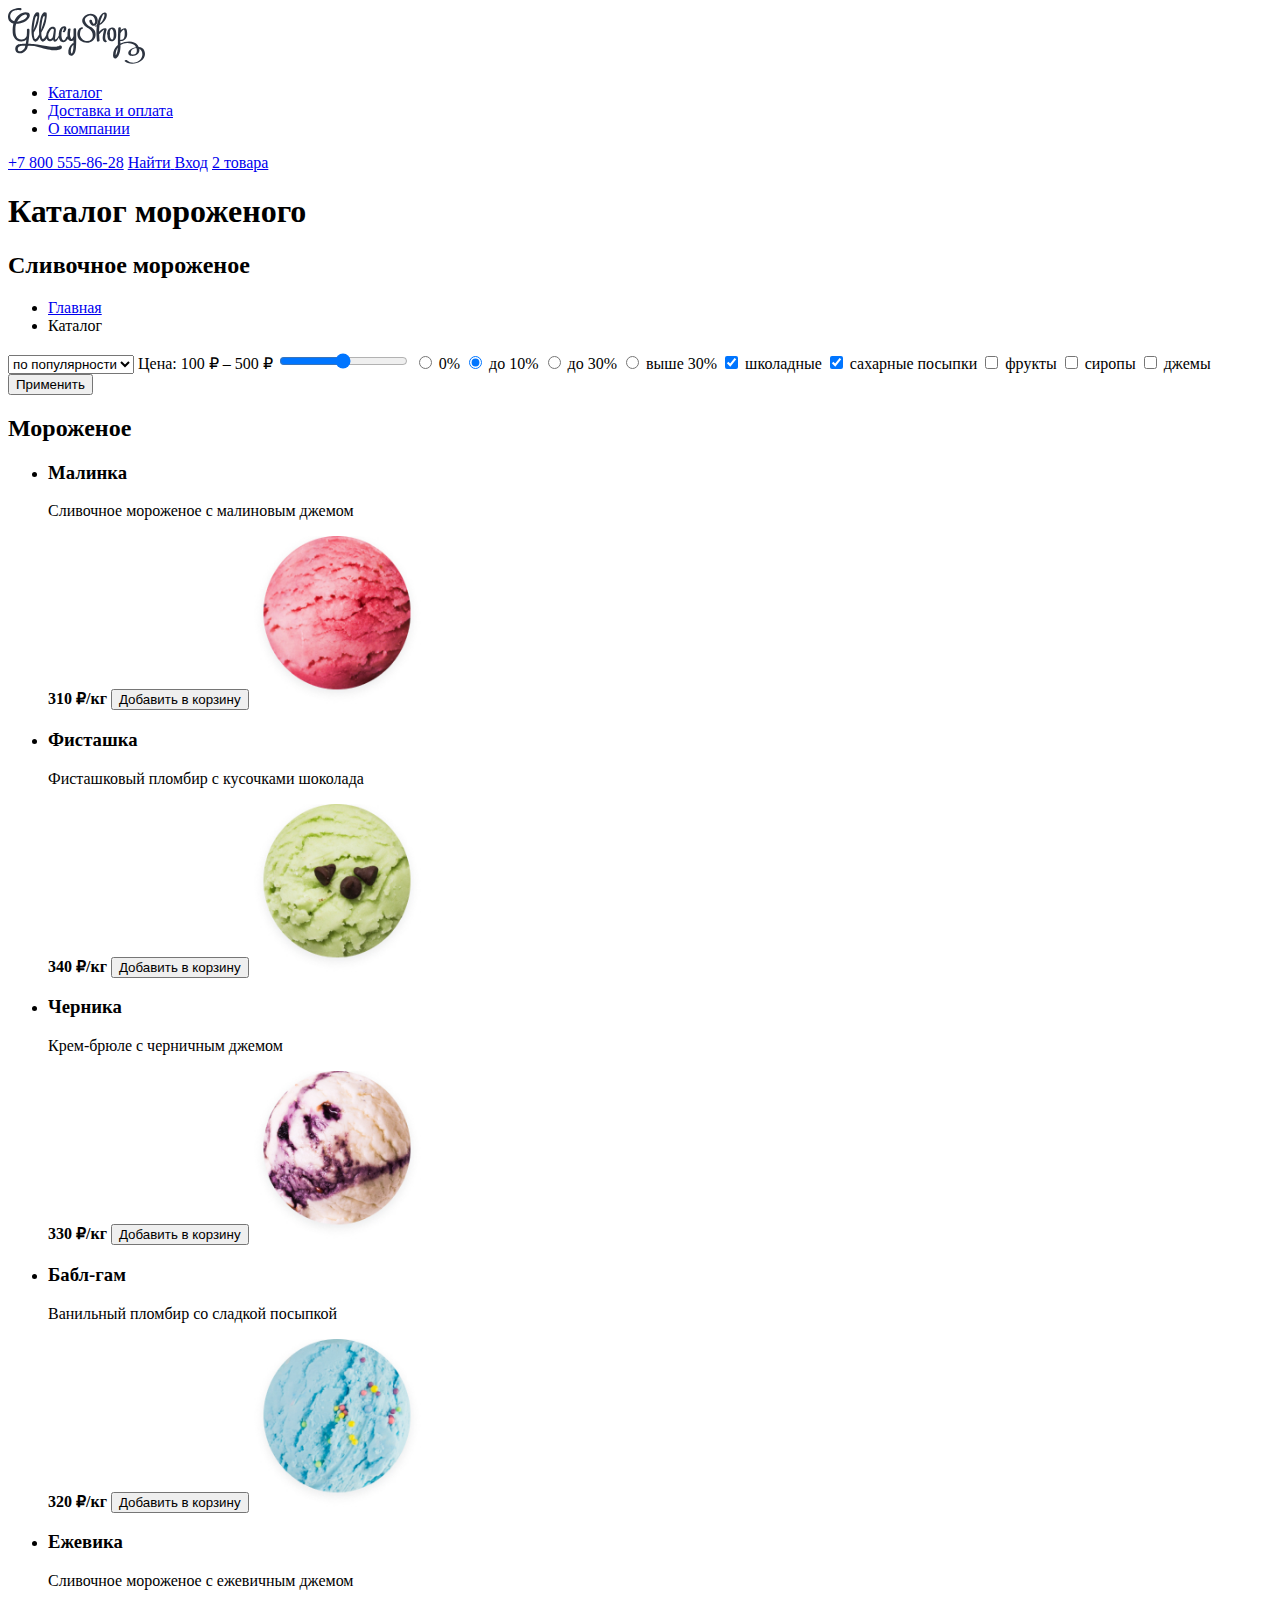
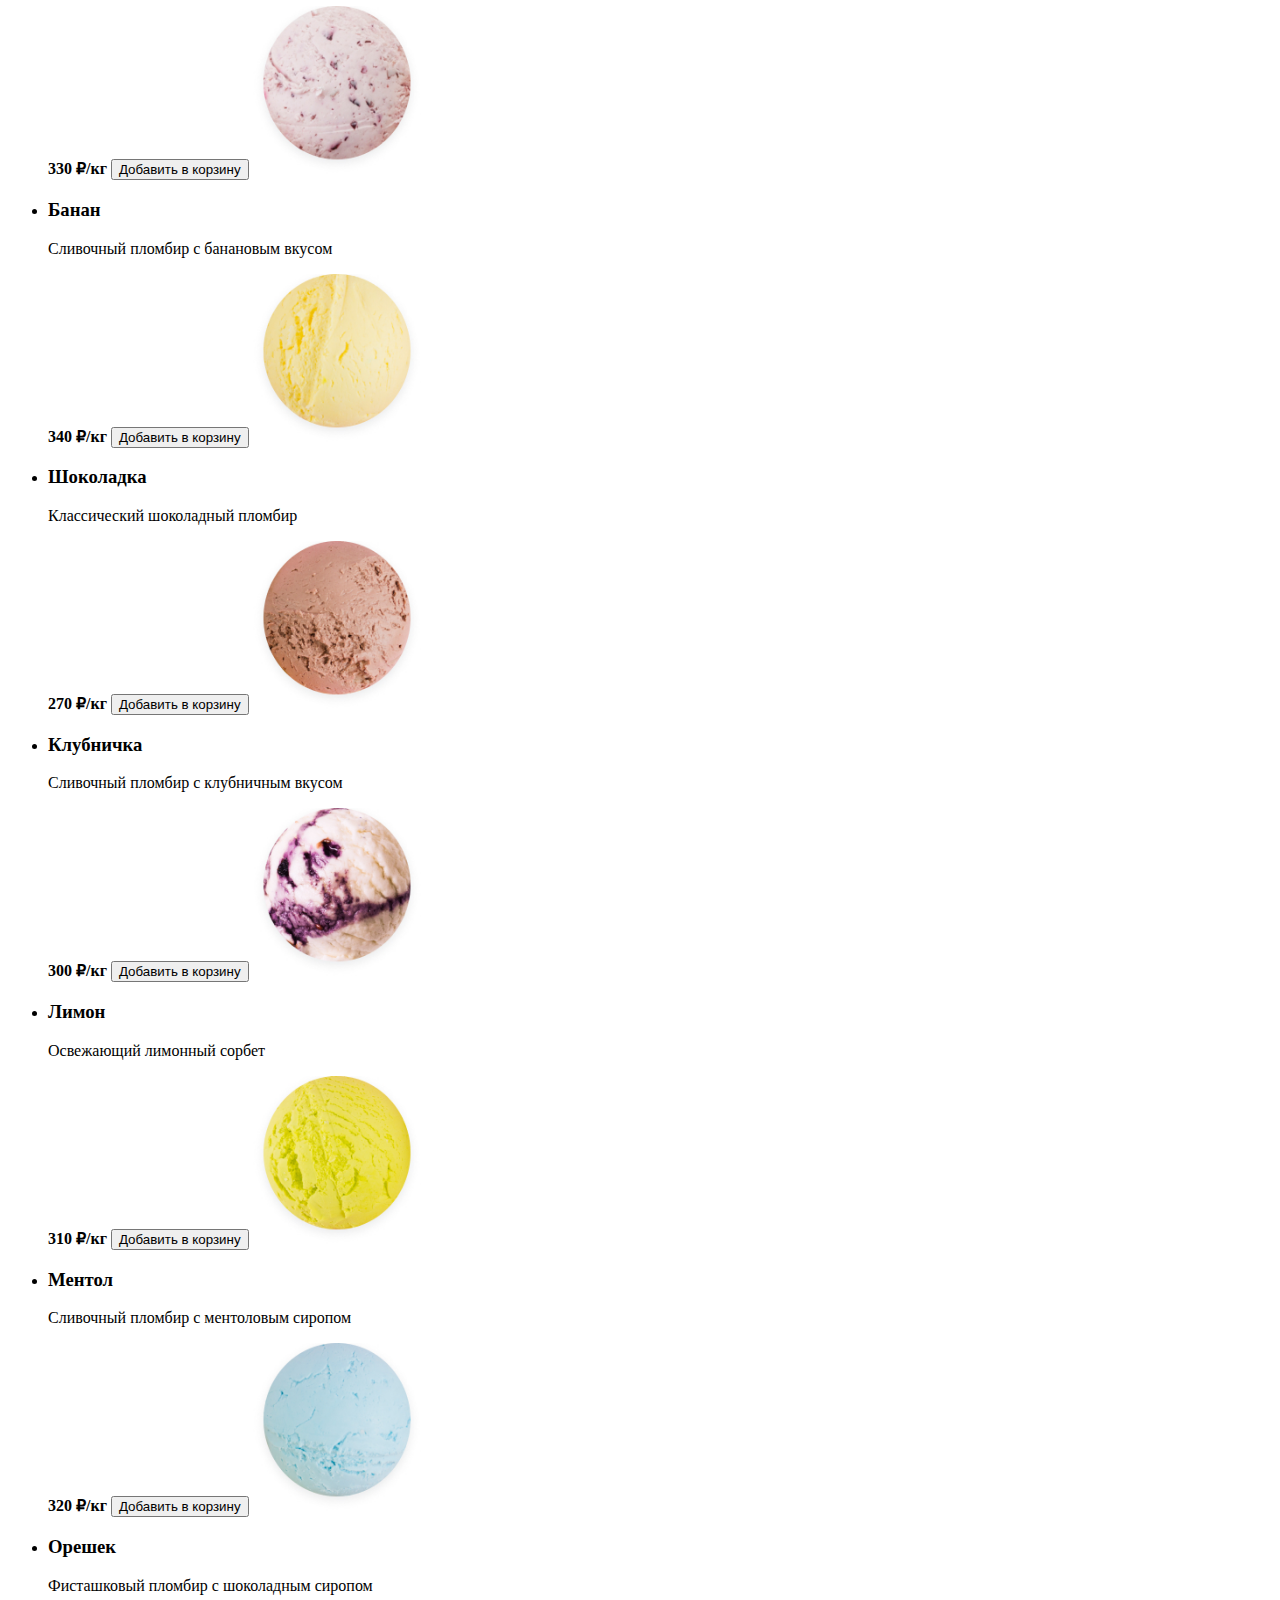
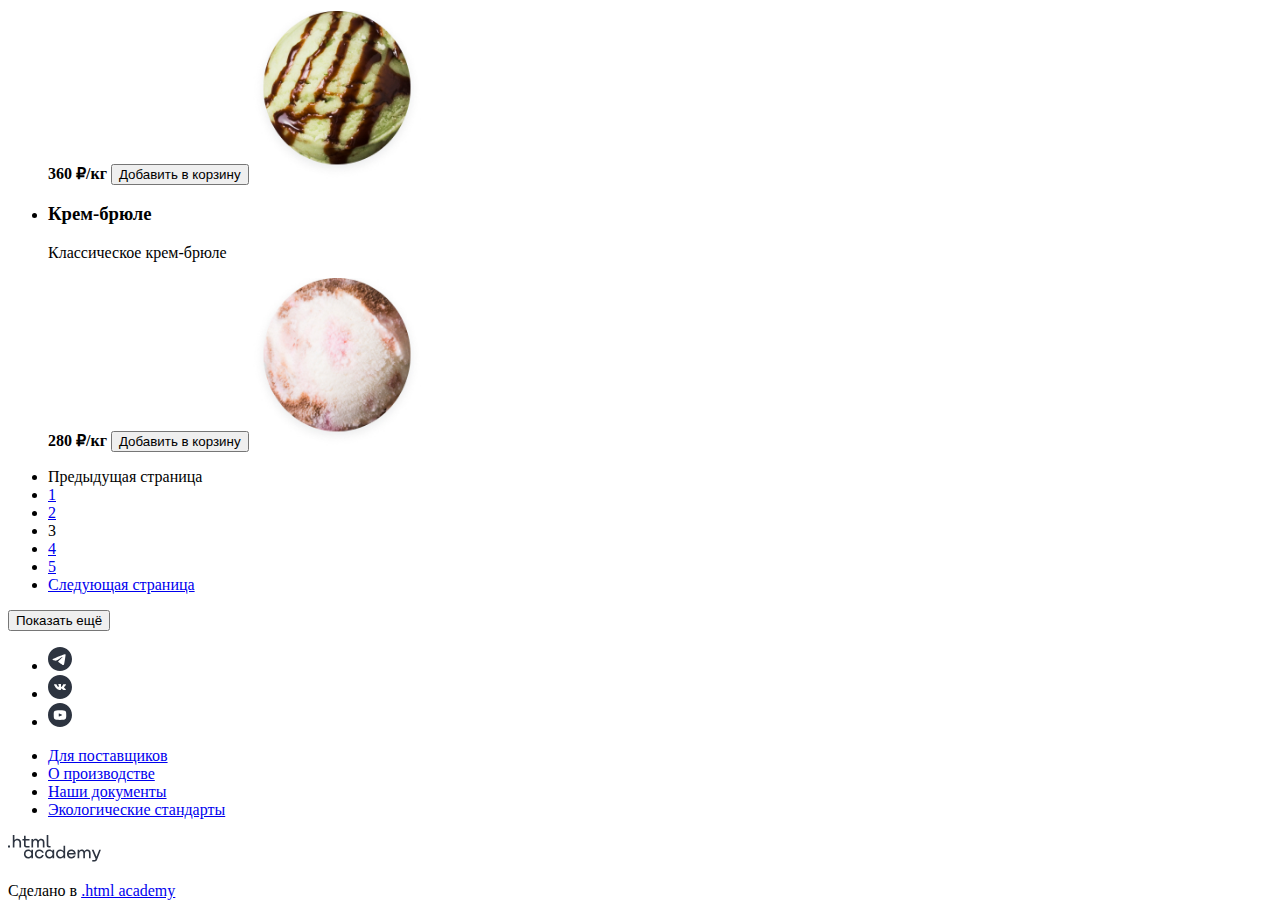
==== catalog.html @ 666b1e38 "добавил альт, оставил jpg для скругления через css, добавил альтам точки" ====
<!DOCTYPE html>
<html lang="ru">

<head>
  <meta charset="utf-8">
  <title>HTML Academy: Глейси</title>
</head>

<body class="catalog-body">
  <header class="catalog-header">
    <a class="logo-link" href="index.html">
      <img src="./images/logo/gllacy-logo.svg" alt="Логотип компании Глейси Шоп." width="137" height="56">
    </a>
    <nav class="navigation">
      <ul class="navigation-list">
        <li class="navigation-item">
          <a class="navigation-link" href="catalog.html">Каталог</a>
        </li>
        <li class="navigation-item">
          <a class="navigation-link" href="#">Доставка и оплата</a>
        </li>
        <li class="navigation-item">
          <a class="navigation-link" href="#">О компании</a>
        </li>
      </ul>
    </nav>
    <div class="user-menu">
      <a href="tel:+78005558628">+7 800 555-86-28</a>
      <a class="user-menu-link" href="#">
        <span class="visually-hidden">Найти</span>
      </a>
      <a class="user-menu-link" href="#">Вход</a>
      <a class="user-menu-link" href="#">2 товара</a>
    </div>
  </header>
  <main class="main-inner">
    <h1 class="visually-hidden">Каталог мороженого</h1>
    <header class="inner-header">
      <h2 class="inner-header-title">Сливочное мороженое</h2>
      <ul class="breadcrumbs">
        <li class="breadcrumbs-item">
          <a class="breadcrumbs-link" href="index.html">Главная</a>
        </li>
        <li class="breadcrumbs-item">
          <a class="breadcrumbs-link">Каталог</a>
        </li>
      </ul>
    </header>
    <form class="catalog-form" action="https://echo.htmlacademy.ru/" method="post">
        <select class="form-select" name="popular">
          <option class="form-option" value="popular">по популярности</option>
          <option class="form-option" value="price">по цене</option>
          <option class="form-option" value="fat">по жирности</option>
        </select>
        <label class="form-range__title" for="control">Цена: 100 ₽ – 500 ₽</label>
        <input class="form-range__input" id="control" type="range" min="100" max="500">
        <input type="radio" name="choose_the_Fat" id="0" value="0">
        <label for="0">0%</label>
        <input type="radio" name="choose_the_Fat" id="10" value="10" checked>
        <label for="10">до 10%</label>
        <input type="radio" name="choose_the_Fat" id="smaller-30" value="smaller-30">
        <label for="smaller-30">до 30%</label>
        <input type="radio" name="choose_the_Fat" id="over-30" value="over-30">
        <label for="over-30">выше 30%</label>
        <input type="checkbox" name="fillers" id="сhocolate" value="сhocolate" checked>
        <label for="сhocolate">школадные</label>
        <input type="checkbox" name="fillers" id="sugar_sprinkling" value="sugar_sprinkling" checked>
        <label for="sugar_sprinkling">сахарные посыпки</label>
        <input type="checkbox" name="fillers" id="fruits" value="fruits">
        <label for="fruits">фрукты</label>
        <input type="checkbox" name="fillers" id="syrups" value="syrups">
        <label for="syrups">сиропы</label>
        <input type="checkbox" name="fillers" id="jam" value="jam">
        <label for="jam">джемы</label>
        <button type="submit">Применить</button>
    </form>
    <section class="catalog-card">
      <h2 class="visually-hidden">Мороженое</h2>
        <ul class="product-card-list">
          <li class="product-card-list-item">
            <h3 class="product-card-item__title">Малинка</h3>
            <p class="product-card-item__subtext">Сливочное мороженое с малиновым джемом</p>
            <b class="product-card-item__price">310 ₽/кг</b>
            <button class="product-card__button" type="button">
              <span class="visually-hidden">
                Добавить в корзину
              </span>
            </button>
            <img class="product-card-item__images"  src="./images/card-product/raspberry.jpg" alt="Мороженое с малиновым джемом." width="168" height="168">
          </li>
          <li class="product-card-list-item">
            <h3 class="product-card-item__title">Фисташка</h3>
            <p class="product-card-item__subtext">Фисташковый пломбир с кусочками шоколада</p>
            <b class="product-card-item__price">340 ₽/кг</b>
            <button class="product-card__button" type="button">
              <span class="visually-hidden">
                Добавить в корзину
              </span>
            </button>
            <img class="product-card-item__images"  src="./images/card-product/pistachios.jpg" alt="Фисташковый пломбир." width="168" height="168">
          </li>
          <li class="product-card-list-item">
            <h3 class="product-card-item__title">Черника</h3>
            <p class="product-card-item__subtext">Крем-брюле с черничным джемом</p>
            <b class="product-card-item__price">330 ₽/кг</b>
            <button class="product-card__button" type="button">
              <span class="visually-hidden">
                Добавить в корзину
              </span>
            </button>
            <img class="product-card-item__images"  src="./images/card-product/blueberry.jpg" alt="Мороженое со вкусом черники." width="168" height="168">
          </li>
          <li class="product-card-list-item">
            <h3 class="product-card-item__title">Бабл-гам</h3>
            <p class="product-card-item__subtext">Ванильный пломбир со сладкой посыпкой</p>
            <b class="product-card-item__price">320 ₽/кг</b>
            <button class="product-card__button" type="button">
              <span class="visually-hidden">
                Добавить в корзину
              </span>
            </button>
            <img class="product-card-item__images"  src="./images/card-product/bubble-gam.jpg" alt="Ванильный пломбир бабл-гам." width="168" height="168">
          </li>
          <li class="product-card-list-item">
            <h3 class="product-card-item__title">Ежевика</h3>
            <p class="product-card-item__subtext">Сливочное мороженое с ежевичным джемом</p>
            <b class="product-card-item__price">330 ₽/кг</b>
            <button class="product-card__button" type="button">
              <span class="visually-hidden">
                Добавить в корзину
              </span>
            </button>
            <img class="product-card-item__images"  src="./images/card-product/blackberry.jpg" alt="Сливочное мороженое с ежевичным джемом." width="168" height="168">
          </li>
          <li class="product-card-list-item">
            <h3 class="product-card-item__title">Банан</h3>
            <p class="product-card-item__subtext">Сливочный пломбир с банановым вкусом</p>
            <b class="product-card-item__price">340 ₽/кг</b>
            <button class="product-card__button" type="button">
              <span class="visually-hidden">
                Добавить в корзину
              </span>
            </button>
            <img class="product-card-item__images"  src="./images/card-product/banana.jpg" alt="Сливочный пломбир с банановым вкусом." width="168" height="168">
          </li>
          <li class="product-card-list-item">
            <h3 class="product-card-item__title">Шоколадка</h3>
            <p class="product-card-item__subtext">Классический шоколадный пломбир</p>
            <b class="product-card-item__price">270 ₽/кг</b>
            <button class="product-card__button" type="button">
              <span class="visually-hidden">
                Добавить в корзину
              </span>
            </button>
            <img class="product-card-item__images"  src="./images/card-product/сhocolate.jpg" alt="Шоколадный пломбир." width="168" height="168">
          </li>
          <li class="product-card-list-item">
            <h3 class="product-card-item__title">Клубничка</h3>
            <p class="product-card-item__subtext">Сливочный пломбир с клубничным вкусом</p>
            <b class="product-card-item__price">300 ₽/кг</b>
            <button class="product-card__button" type="button">
              <span class="visually-hidden">
                Добавить в корзину
              </span>
            </button>
            <img class="product-card-item__images"  src="./images/card-product/blueberry.jpg" alt="Клубничное мороженое." width="168" height="168">
          </li>
          <li class="product-card-list-item">
            <h3 class="product-card-item__title">Лимон</h3>
            <p class="product-card-item__subtext">Освежающий лимонный сорбет</p>
            <b class="product-card-item__price">310 ₽/кг</b>
            <button class="product-card__button" type="button">
              <span class="visually-hidden">
                Добавить в корзину
              </span>
            </button>
            <img class="product-card-item__images"  src="./images/card-product/lemon.jpg" alt="Лимонный сорбет." width="168" height="168">
          </li>
          <li class="product-card-list-item">
            <h3 class="product-card-item__title">Ментол</h3>
            <p class="product-card-item__subtext">Сливочный пломбир с ментоловым сиропом</p>
            <b class="product-card-item__price">320 ₽/кг</b>
            <button class="product-card__button" type="button">
              <span class="visually-hidden">
                Добавить в корзину
              </span>
            </button>
            <img class="product-card-item__images"  src="./images/card-product/menthol.jpg" alt="Пломбир с ментоловым сиропом." width="168" height="168">
          </li>
          <li class="product-card-list-item">
            <h3 class="product-card-item__title">Орешек</h3>
            <p class="product-card-item__subtext">Фисташковый пломбир с шоколадным сиропом</p>
            <b class="product-card-item__price">360 ₽/кг</b>
            <button class="product-card__button" type="button">
              <span class="visually-hidden">
                Добавить в корзину
              </span>
            </button>
            <img class="product-card-item__images"  src="./images/card-product/nutlet.jpg" alt="Фисташковый пломбир с шоколадным сиропом." width="168" height="168">
          </li>
          <li class="product-card-list-item">
            <h3 class="product-card-item__title">Крем-брюле</h3>
            <p class="product-card-item__subtext">Классическое крем-брюле</p>
            <b class="product-card-item__price">280 ₽/кг</b>
            <button class="product-card__button" type="button">
              <span class="visually-hidden">
                Добавить в корзину
              </span>
            </button>
            <img class="product-card-item__images"  src="./images/card-product/creme-brulee.jpg" alt="Мороженое со вкусом Крем-брюле." width="168" height="168">
          </li>
        </ul>
        <ul class="pagination">
          <li class="pagination-item">
            <a class="pagination-link pagination-prev pagination-disabled">
              <span class="visually-hidden">
                Предыдущая страница
              </span>
            </a>
          </li>
          <li class="pagination-item">
            <a class="pagination-link" href="#">1</a>
          </li>
          <li class="pagination-item">
            <a class="pagination-link" href="#">2</a>
          </li>
          <li class="pagination-item">
            <a class="pagination-link pagination-current">3</a>
          </li>
          <li class="pagination-item">
            <a class="pagination-link" href="#">4</a>
          </li>
          <li class="pagination-item">
            <a class="pagination-link" href="#">5</a>
          </li>
          <li class="pagination-item">
            <a class="pagination-link pagination-next" href="#">
              <span class="visually-hidden">
                Следующая страница
              </span>
            </a>
          </li>
        </ul>
        <button class="pagination-button pagination-show-more" type="button">Показать ещё</button>
    </section>

  </main>
  <footer class="footer">
    <ul class="social-list">
      <li class="social-list-item">
        <a class="social-list-item__link" href="https://t.me/htmlacademy" target="_blank">
          <img class="social-list-item__image" src="./images/social/telegram.svg" alt="Телеграмм." width="24" height="24">
        </a>
      </li>
      <li class="social-list-item">
        <a class="social-list-item__link" href="https://vk.com/htmlacademy" target="_blank">
          <img class="social-list-item__image" src="./images/social/vk.svg" alt="Вконтакте." width="24" height="24">
        </a>
      </li>
      <li class="social-list-item">
        <a class="social-list-item__link" href="https://www.youtube.com/user/htmlacademyru" target="_blank">
          <img class="social-list-item__image" src="./images/social/youtube.svg" alt="Ютуб." width="24" height="24">
        </a>
      </li>
    </ul>
    <ul class="footer-list">
      <li class="footer-list-item">
        <a class="footer-list-item__link" href="#" target="_blank">Для поставщиков</a>
      </li>
      <li class="footer-list-item">
        <a class="footer-list-item__link" href="#" target="_blank">О производстве</a>
      </li>
      <li class="footer-list-item">
        <a class="footer-list-item__link" href="#" target="_blank">Наши документы</a>
      </li>
      <li class="footer-list-item">
        <a class="footer-list-item__link" href="#" target="_blank">Экологические стандарты</a>
      </li>
    </ul>
    <a class="footer-htmlacademy-link" href="https://htmlacademy.ru/" target="_blank">
      <img class="html-academy" src="./images/logo/logo_htmlacademy.svg" alt="Курсы для каждого, кто хочет окунуться в мир вёрстки и программирования." width="93" height="27" >
    </a>
    <p class="footer-about-text">Сделано в <a class="htmlacademy-link" href="https://htmlacademy.ru/" target="_blank">.html academy</a></p>
  </footer>
</body>

</html>
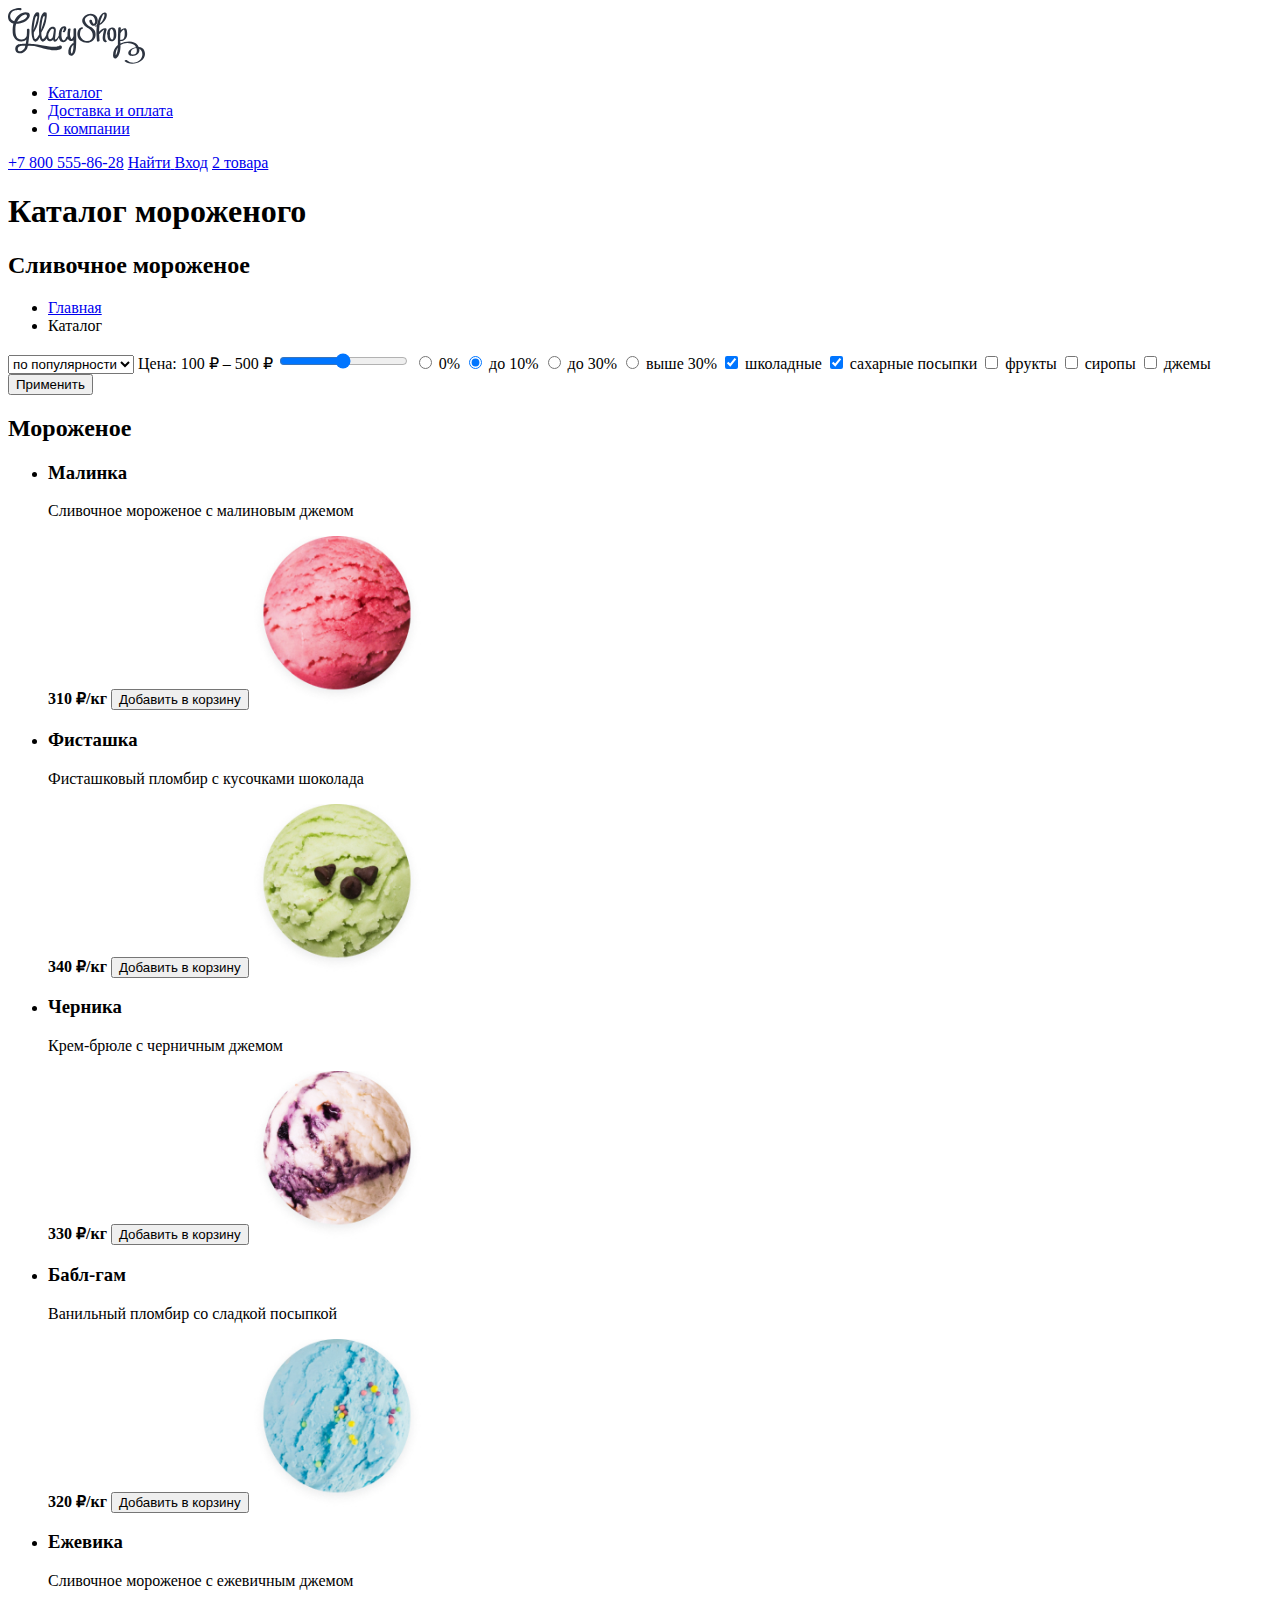
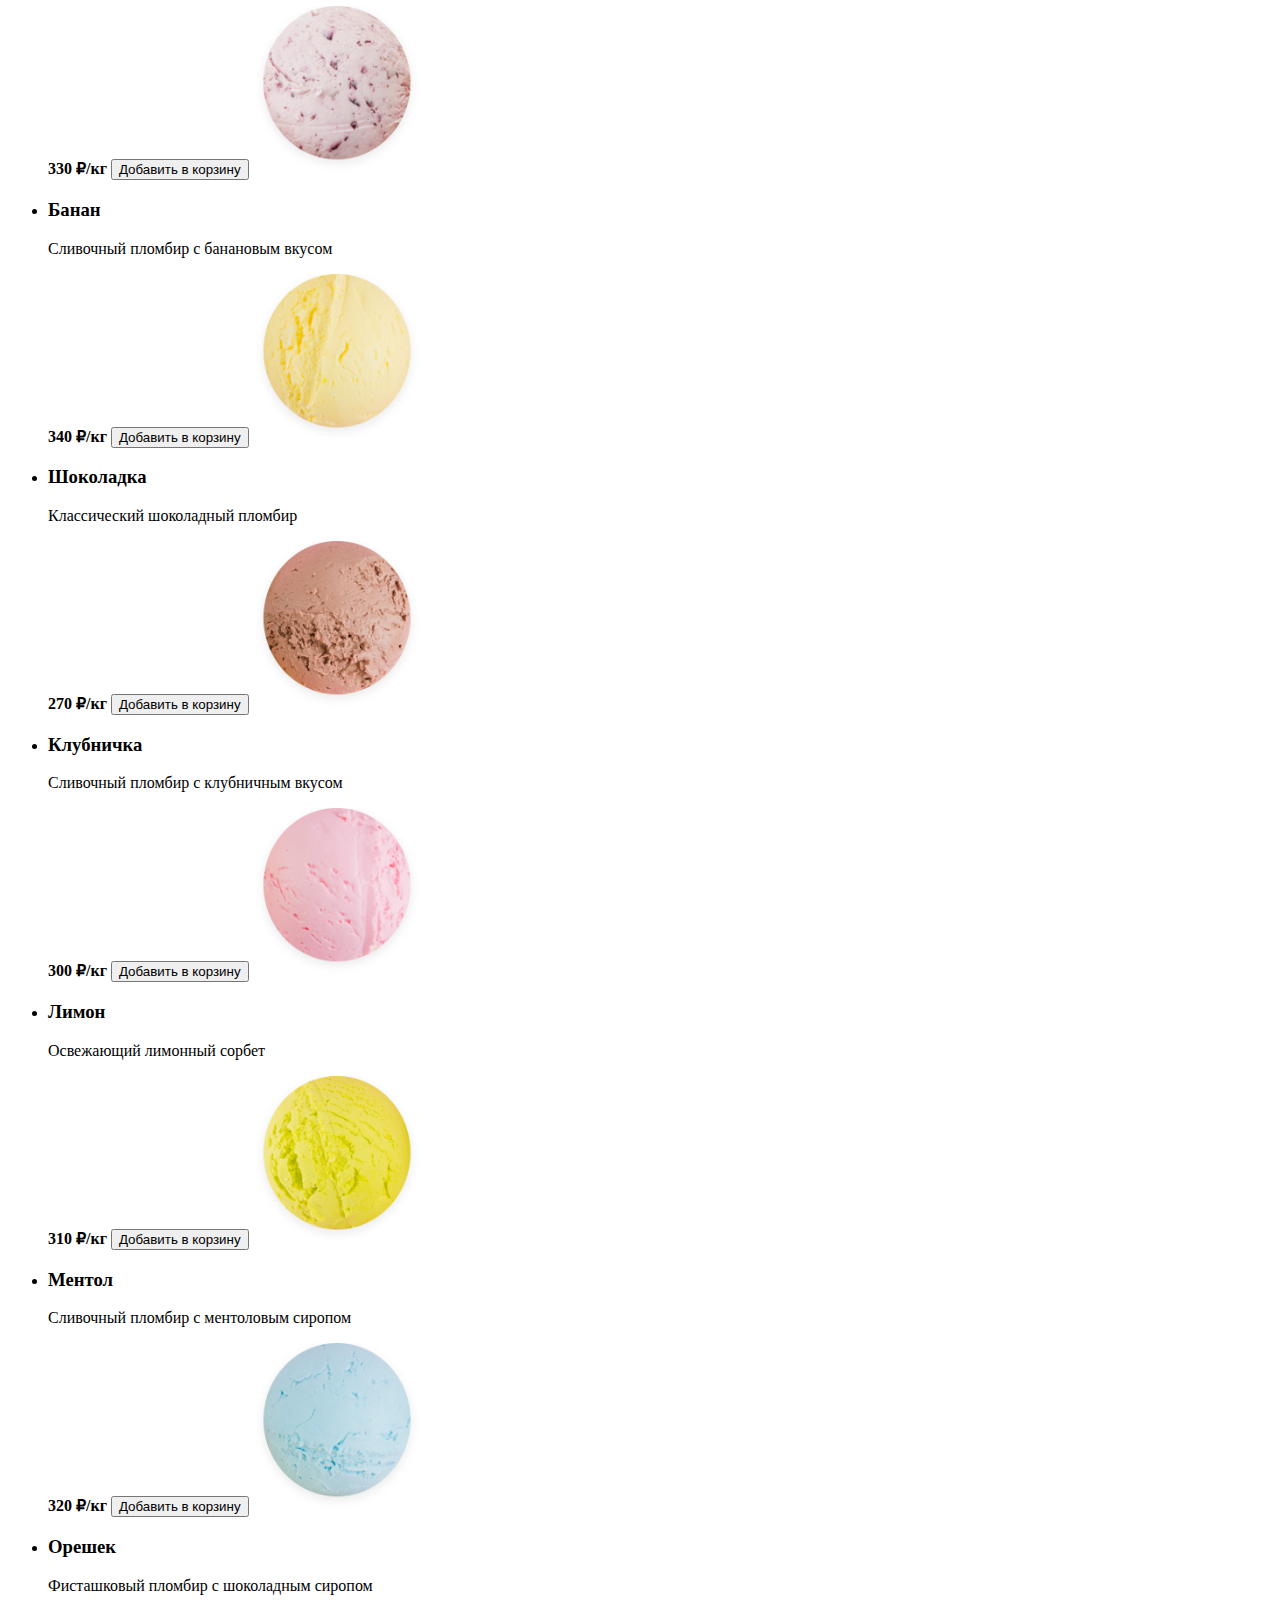
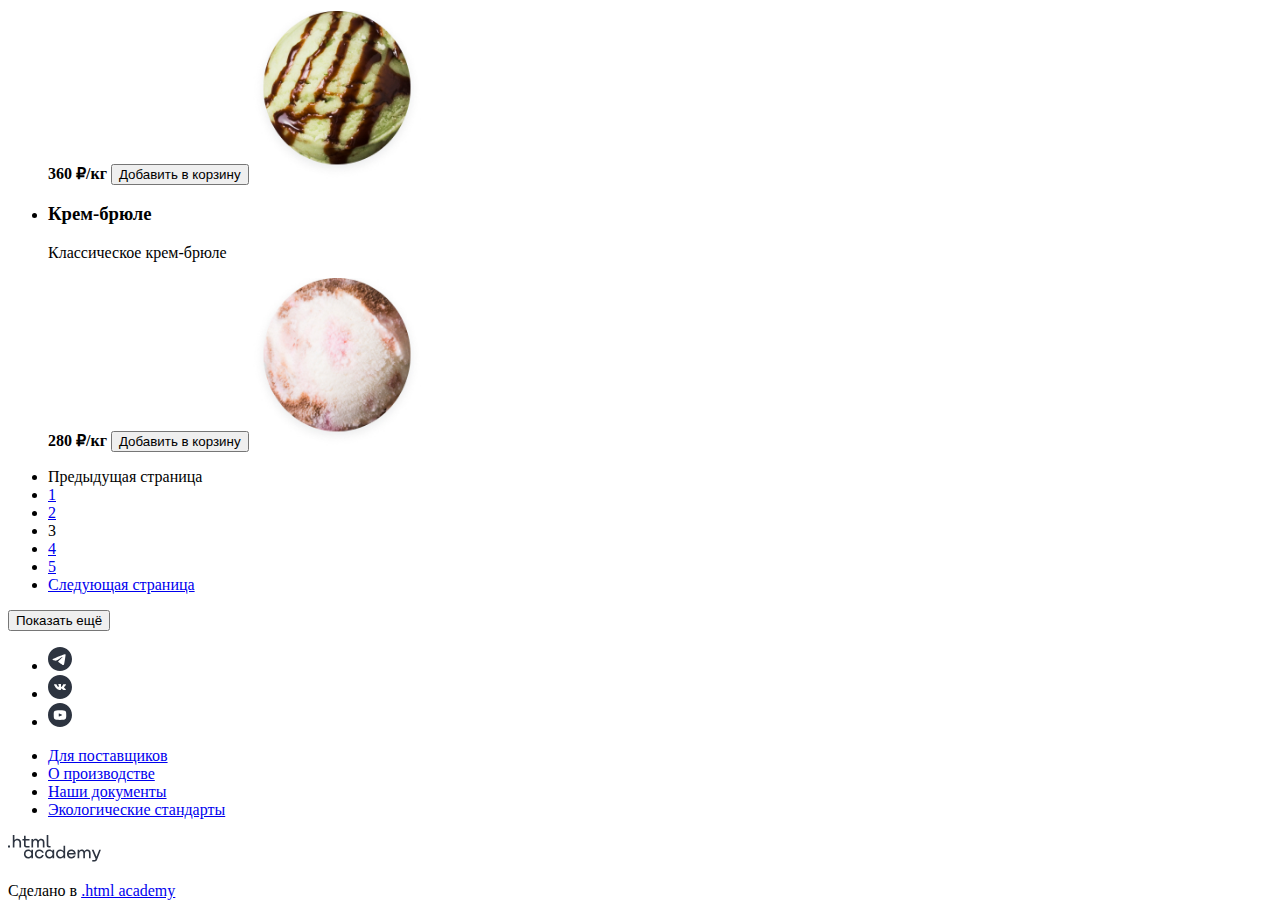
==== commit 2d001f7e: "исправил картинку" ====
--- a/catalog.html
+++ b/catalog.html
@@ -163,7 +163,7 @@
                 Добавить в корзину
               </span>
             </button>
-            <img class="product-card-item__images"  src="./images/card-product/blueberry.jpg" alt="Клубничное мороженое." width="168" height="168">
+            <img class="product-card-item__images"  src="./images/card-product/strawberry.jpg" alt="Клубничное мороженое." width="168" height="168">
           </li>
           <li class="product-card-list-item">
             <h3 class="product-card-item__title">Лимон</h3>
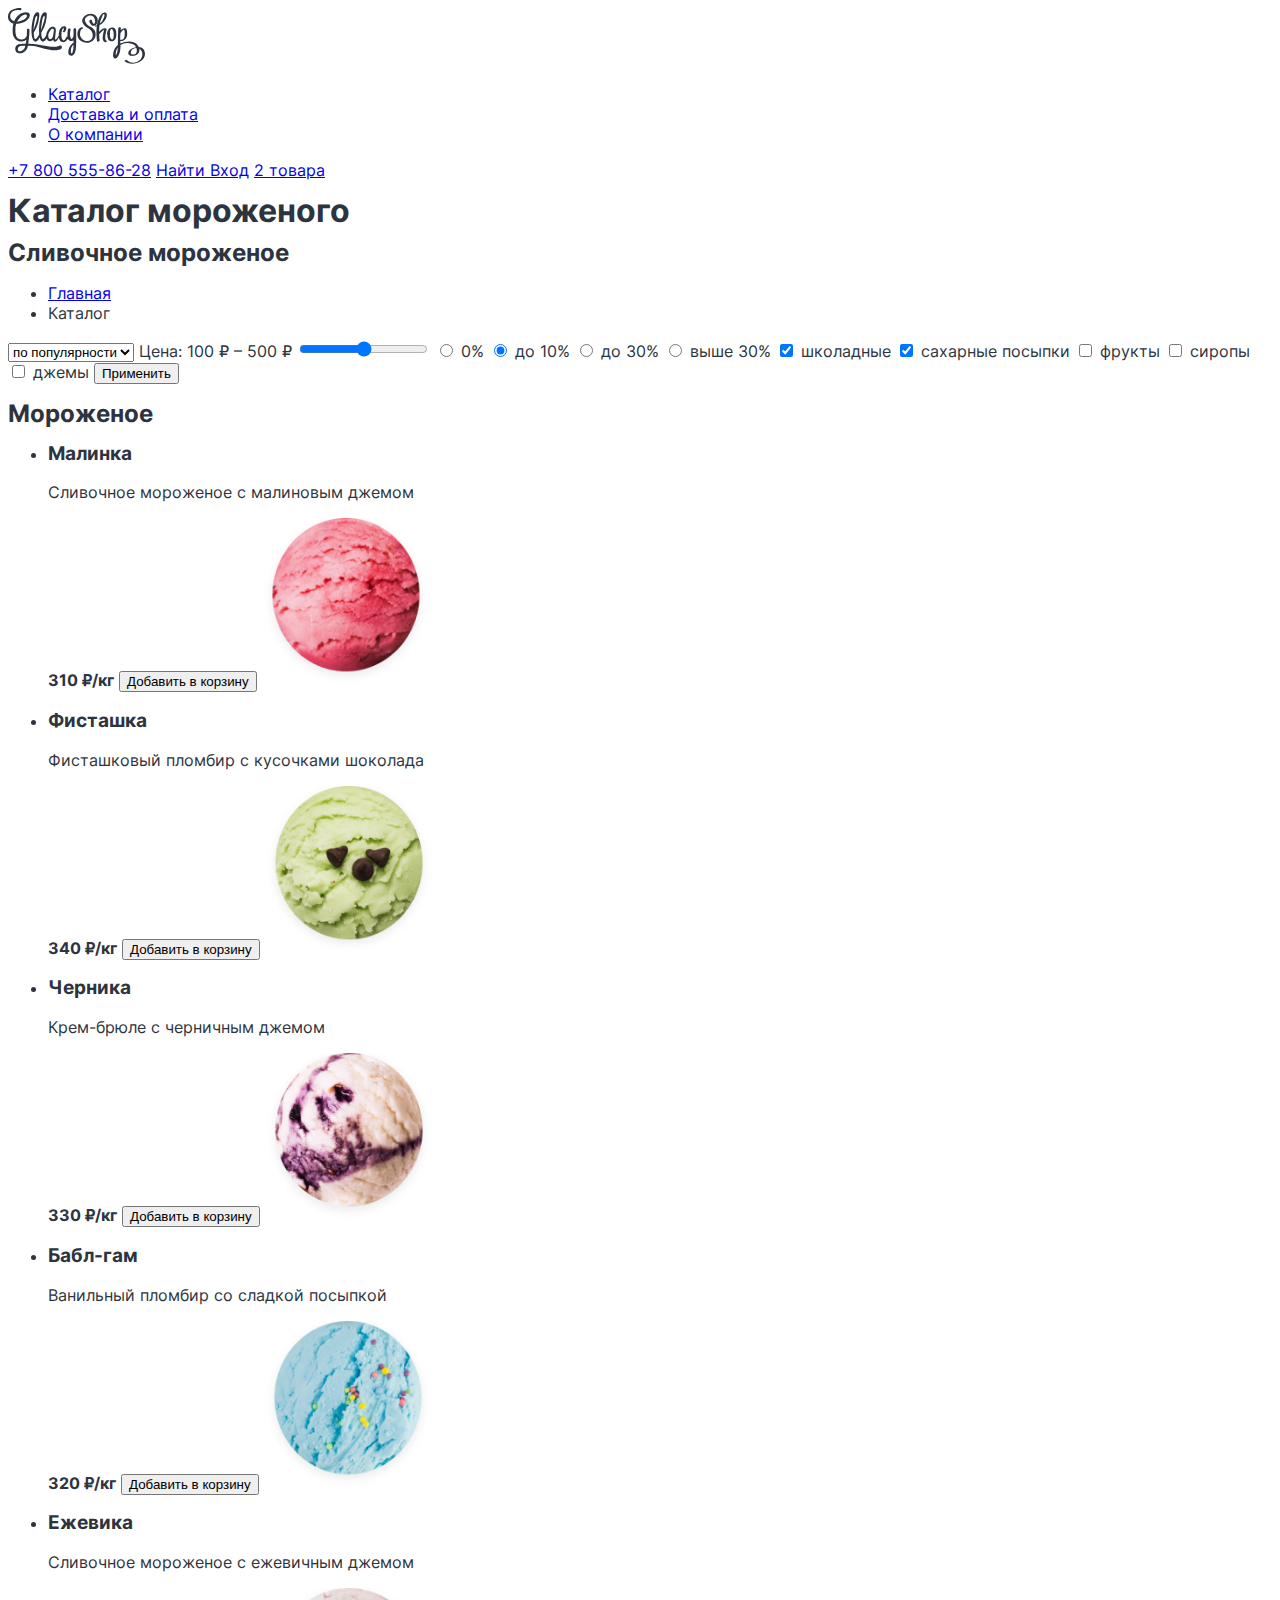
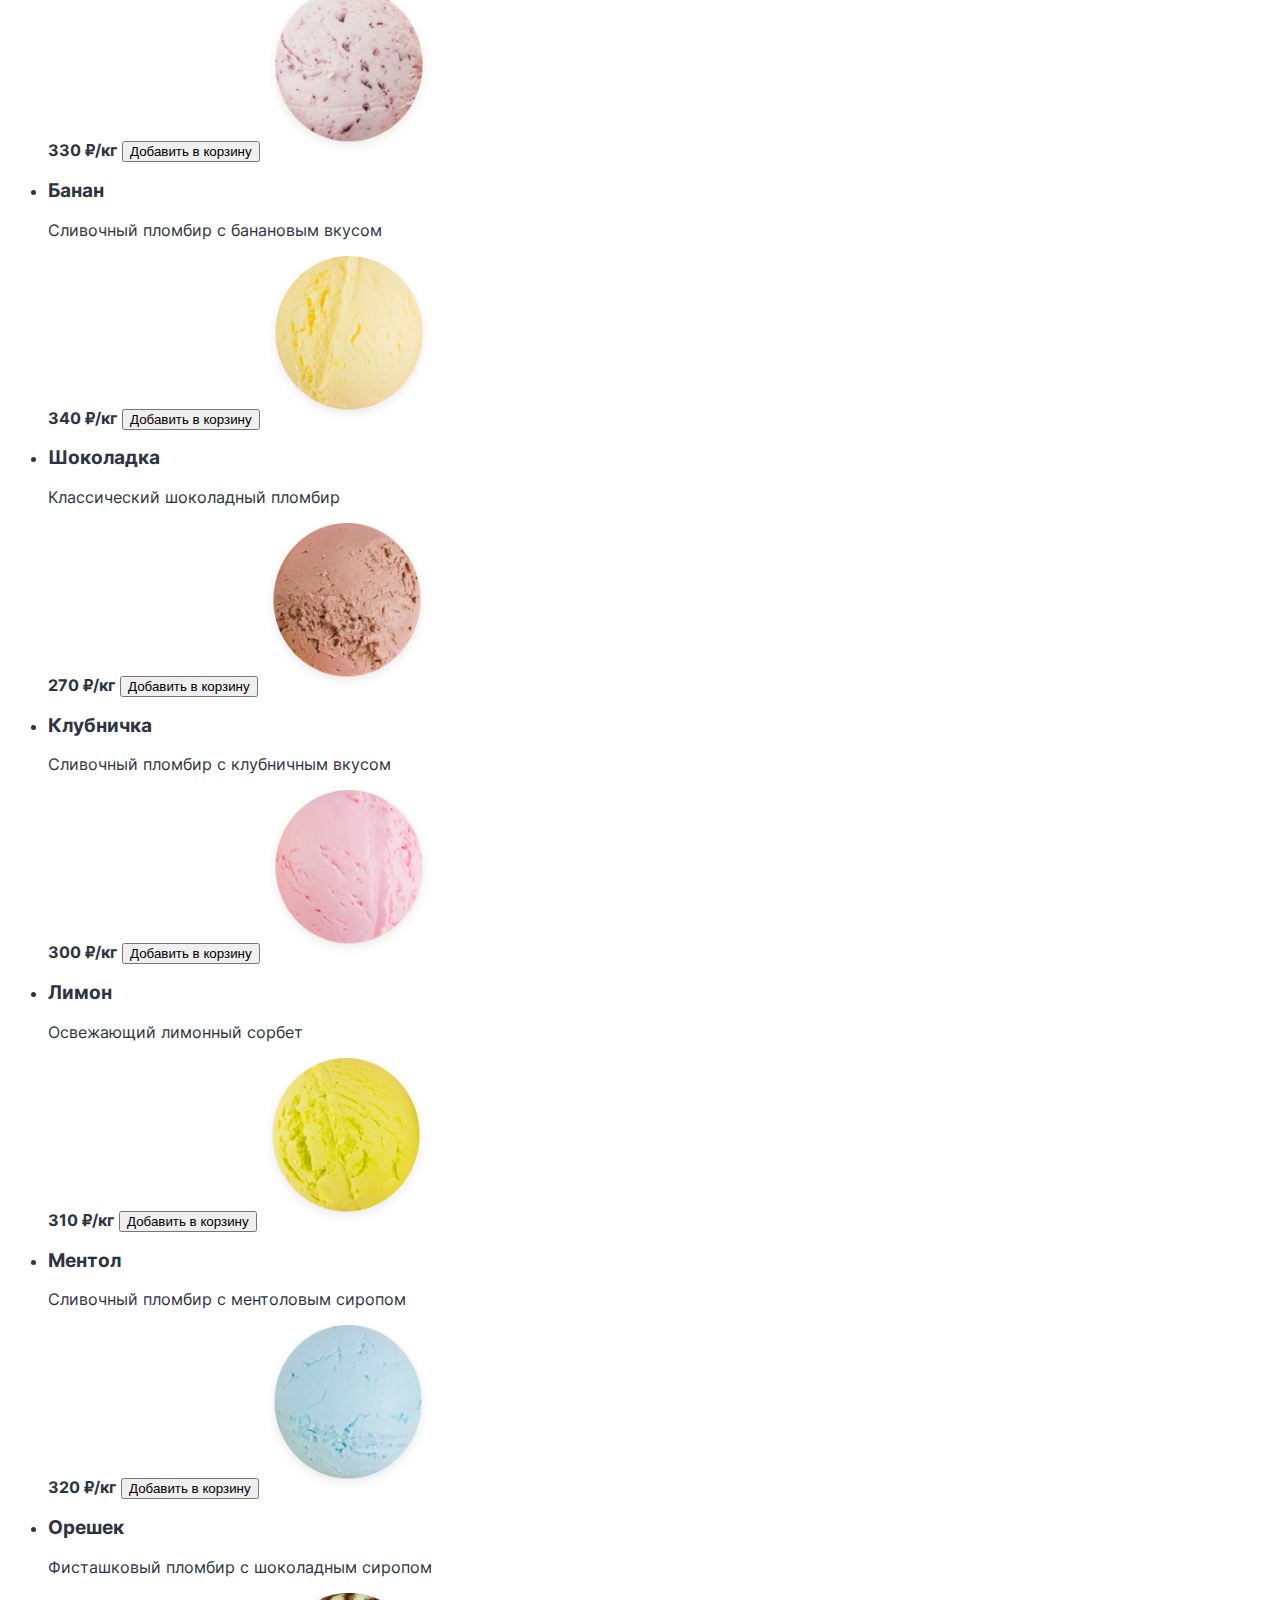
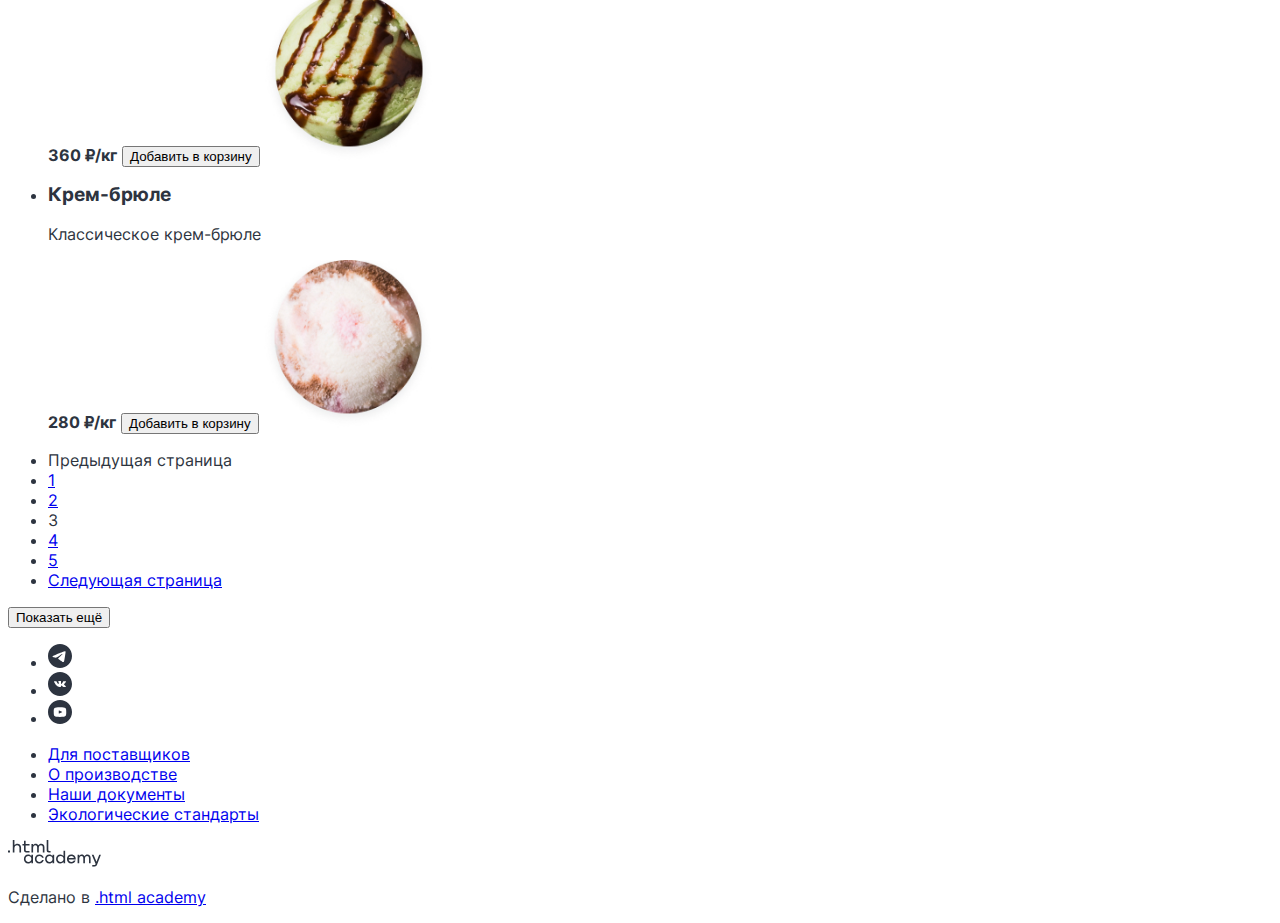
==== commit 8ff0d49f: "подключил шрифт + базовые свойства на body" ====
--- a/catalog.html
+++ b/catalog.html
@@ -4,9 +4,10 @@
 <head>
   <meta charset="utf-8">
   <title>HTML Academy: Глейси</title>
+  <link rel="stylesheet" href="./styles/styles.css">
 </head>
 
-<body class="catalog-body">
+<body>
   <header class="catalog-header">
     <a class="logo-link" href="index.html">
       <img src="./images/logo/gllacy-logo.svg" alt="Логотип компании Глейси Шоп." width="137" height="56">
--- a/styles/styles.css
+++ b/styles/styles.css
@@ -0,0 +1,39 @@
+/* шрифт inter */
+@font-face {
+  font-family: inter;
+  font-style: normal;
+  font-weight: 400;
+
+  src: url("/fonts/inter-400.woff2") format("woff2");
+
+  font-display: swap;
+}
+
+@font-face {
+  font-family: inter;
+  font-style: normal;
+  font-weight: 700;
+
+  src: url("/fonts/inter-700.woff2") format("woff2");
+
+  font-display: swap;
+}
+
+@font-face {
+  font-family: inter;
+  font-style: normal;
+  font-weight: 900;
+
+  src: url("/fonts/inter-900.woff2") format("woff2");
+
+  font-display: swap;
+}
+
+body {
+  font-family: "inter", sans-serif;
+
+  font-size: 16px;
+  line-height: 20px;
+  font-weight: 400;
+  color: #2D3440;
+}
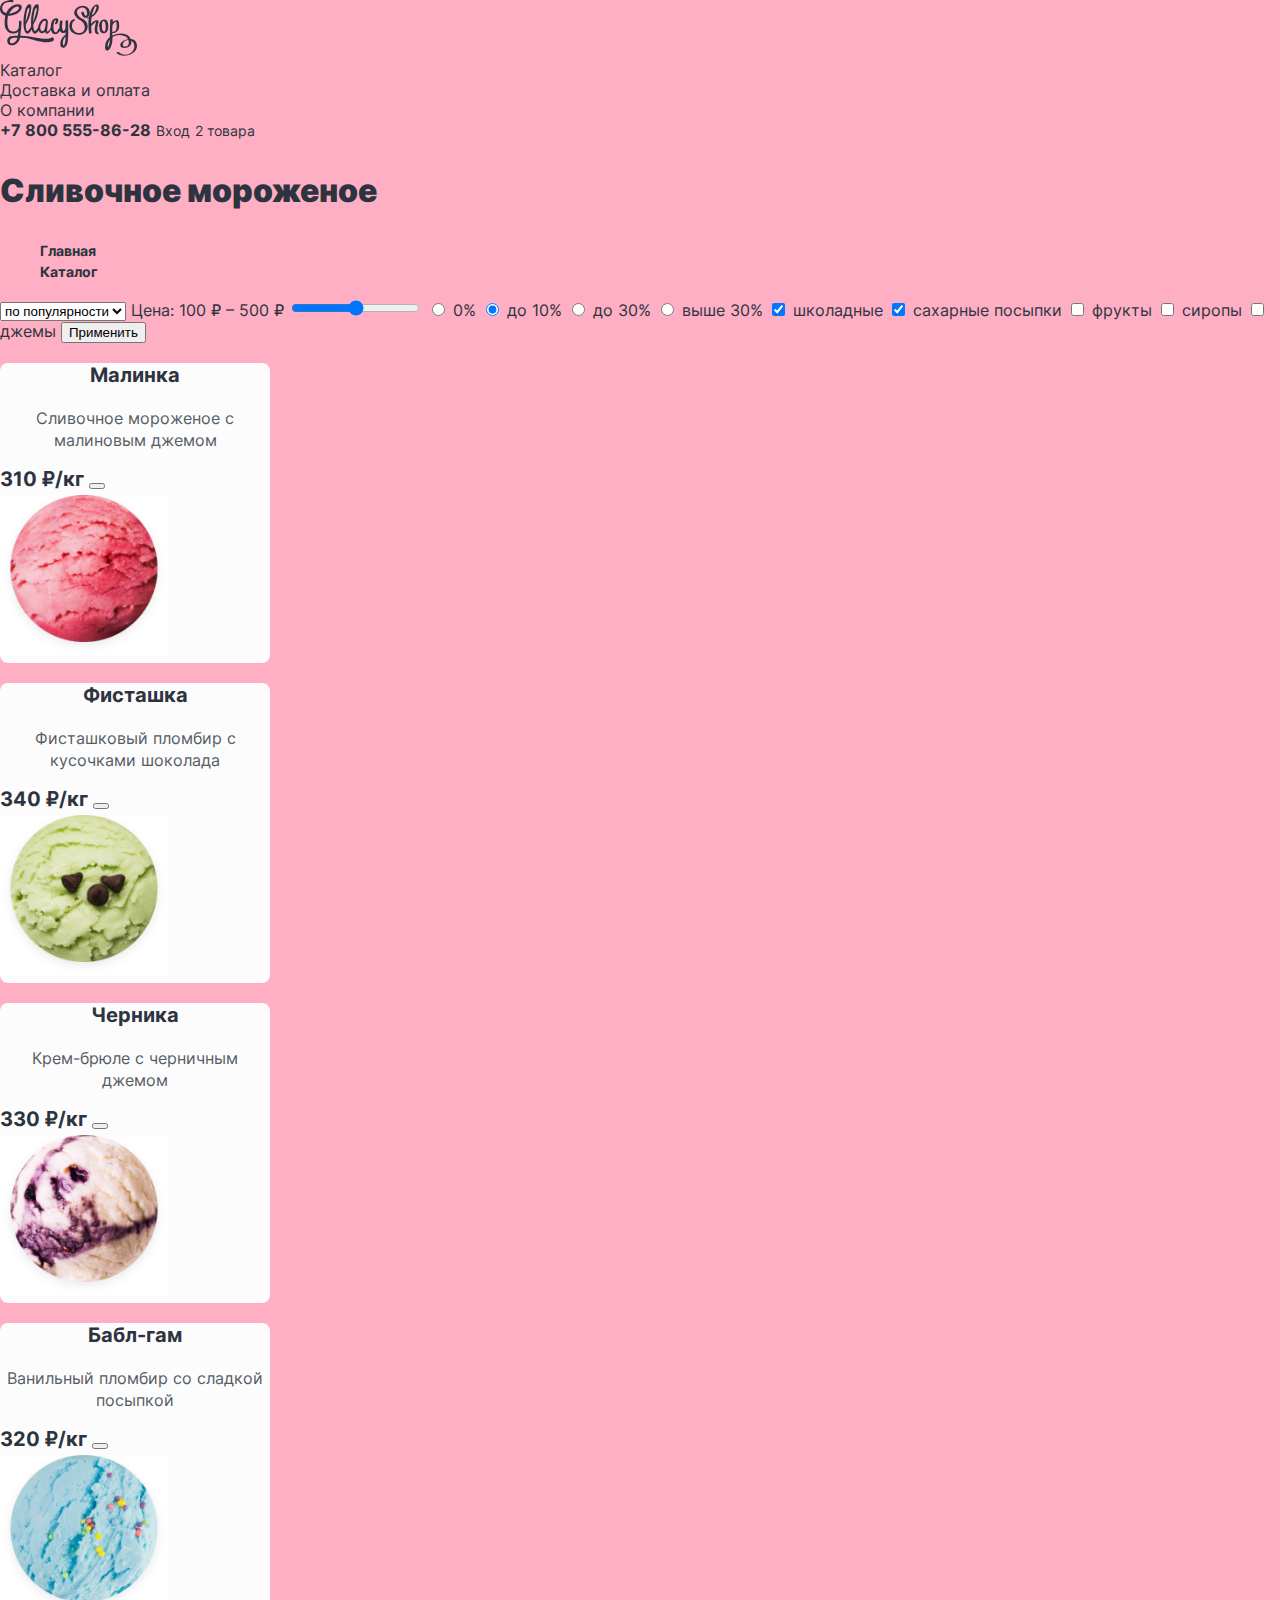
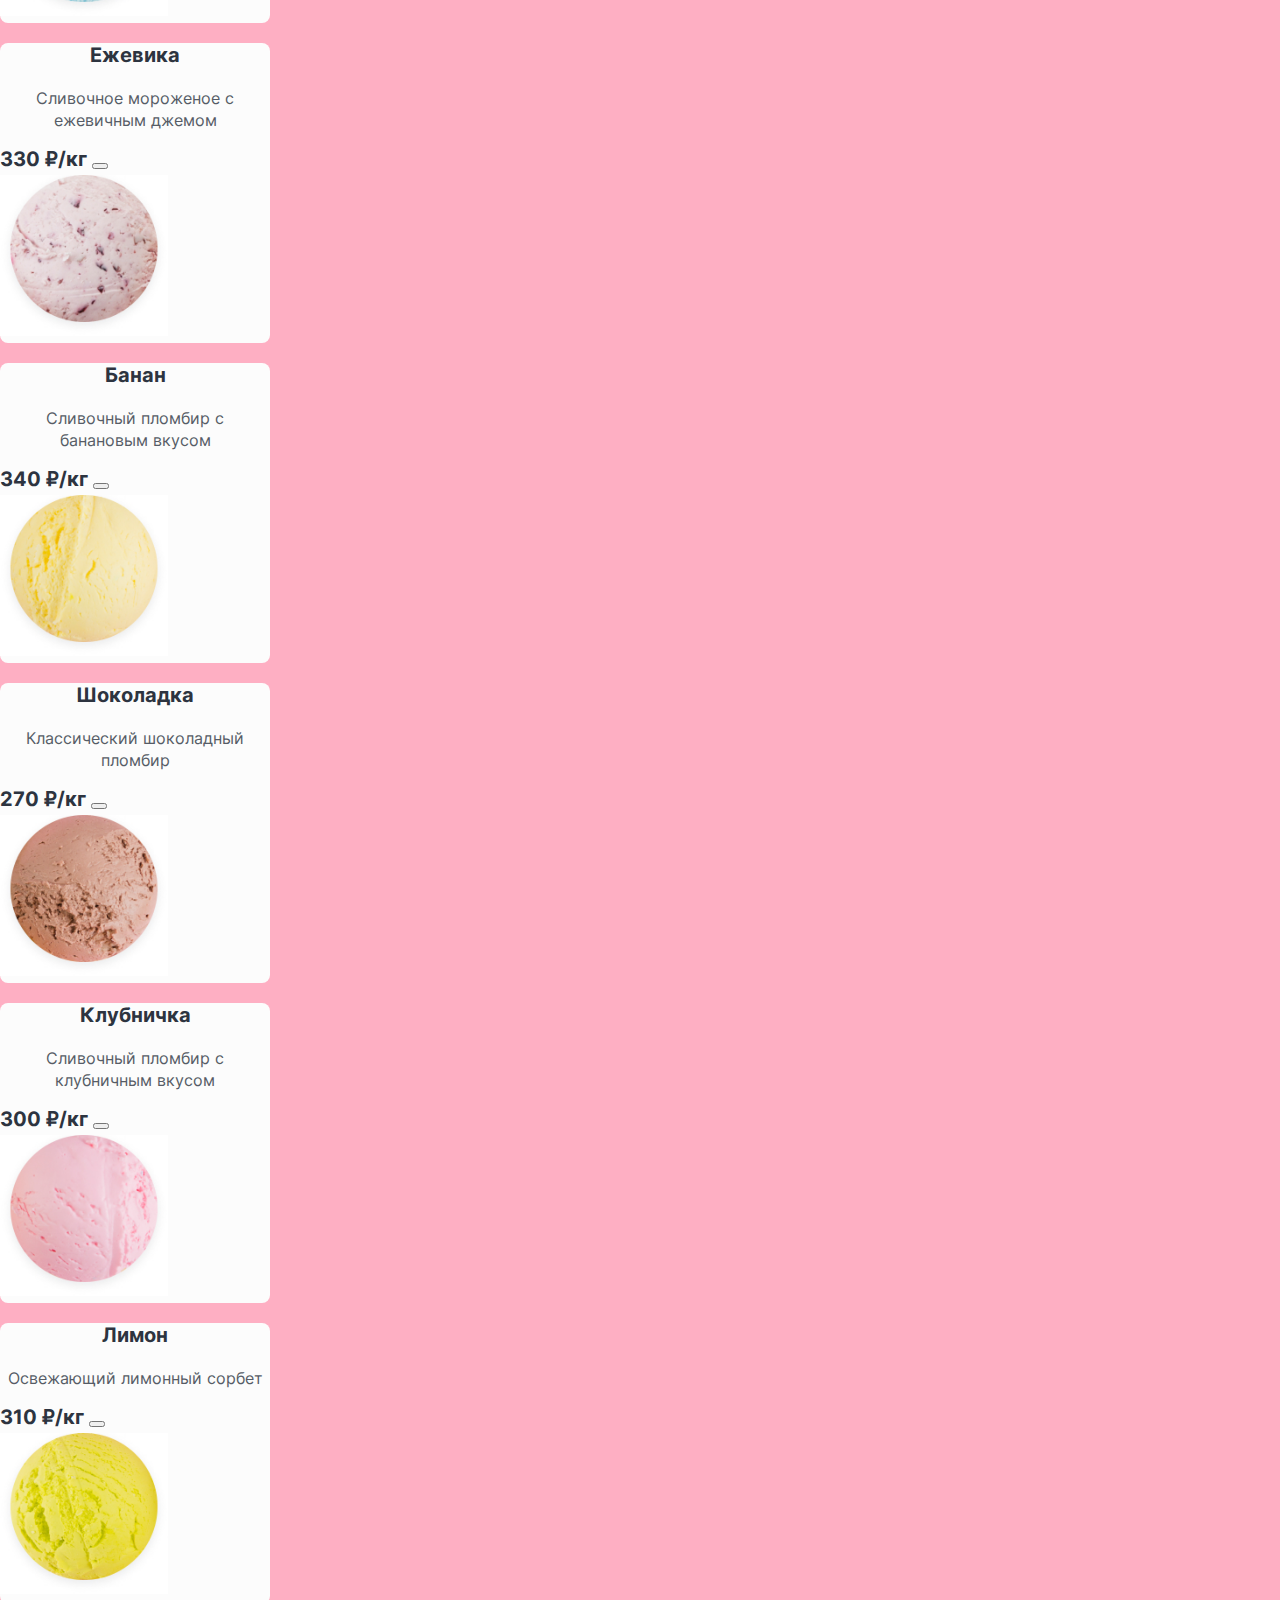
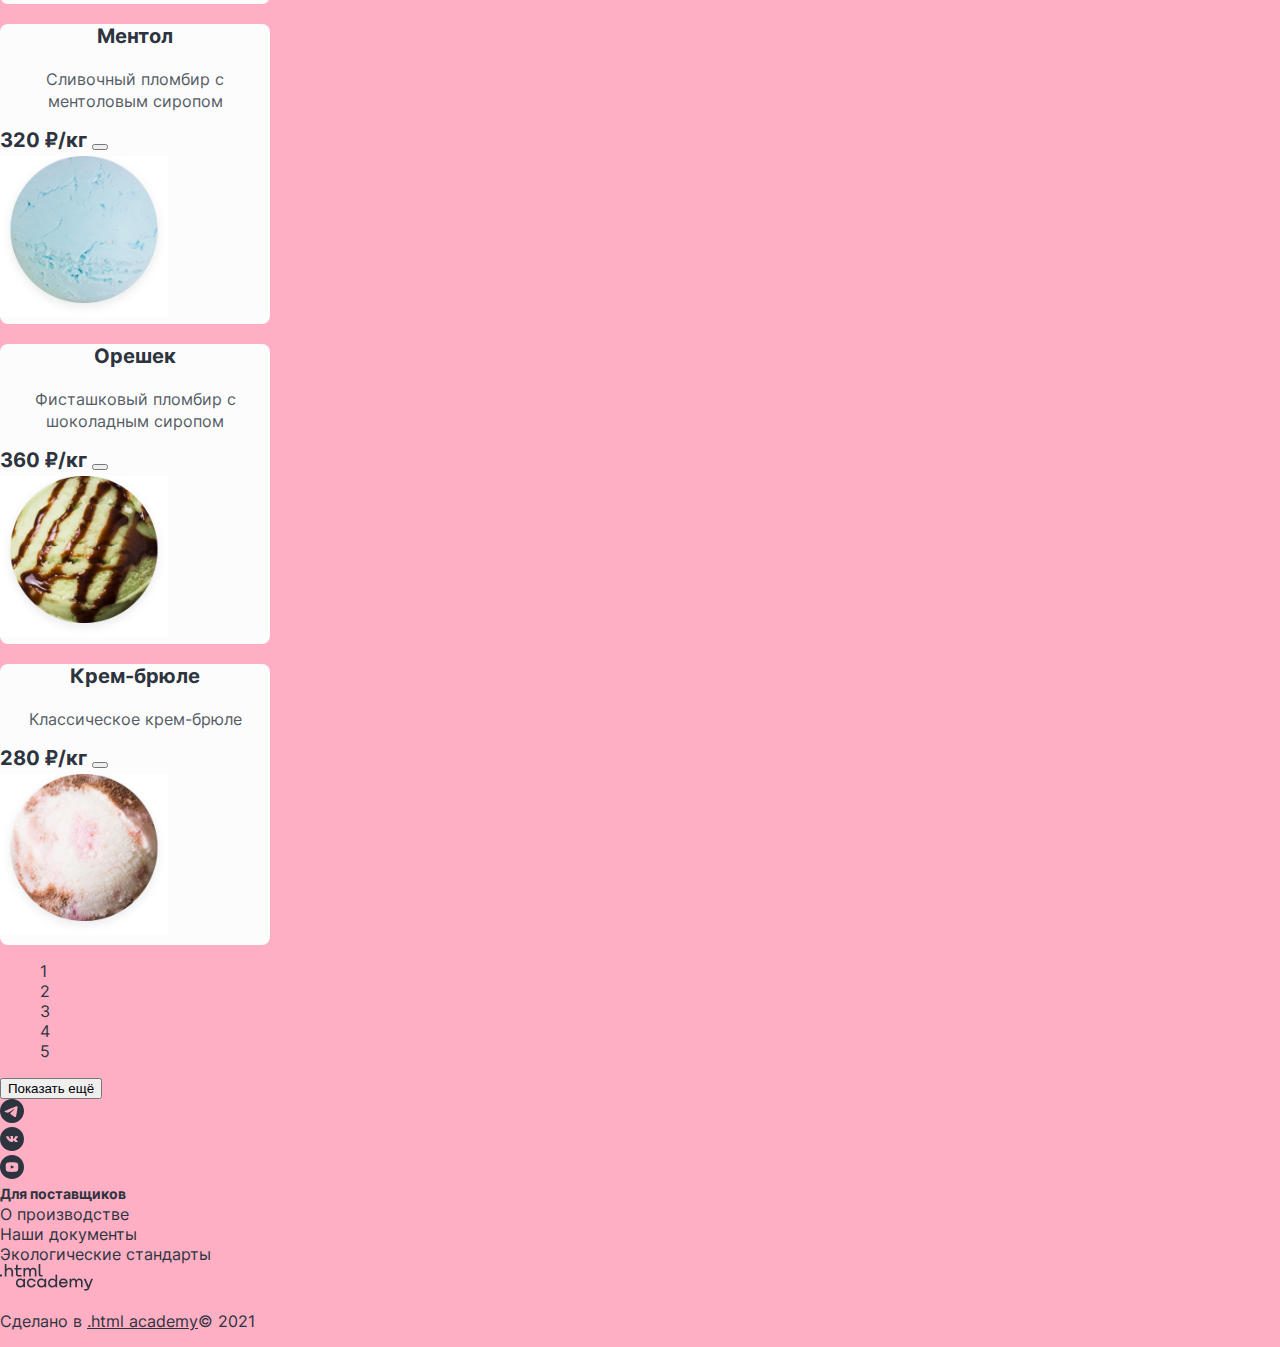
==== commit 4509d6dd: "первичная стилизация" ====
--- a/catalog.html
+++ b/catalog.html
@@ -26,7 +26,7 @@
       </ul>
     </nav>
     <div class="user-menu">
-      <a href="tel:+78005558628">+7 800 555-86-28</a>
+      <a class="user-menu-phone" href="tel:+78005558628">+7 800 555-86-28</a>
       <a class="user-menu-link" href="#">
         <span class="visually-hidden">Найти</span>
       </a>
@@ -244,7 +244,6 @@
         </ul>
         <button class="pagination-button pagination-show-more" type="button">Показать ещё</button>
     </section>
-
   </main>
   <footer class="footer">
     <ul class="social-list">
@@ -266,7 +265,9 @@
     </ul>
     <ul class="footer-list">
       <li class="footer-list-item">
-        <a class="footer-list-item__link" href="#" target="_blank">Для поставщиков</a>
+        <a class="footer-list-item__link" href="#" target="_blank">
+          <span class="footer-list-item--heart">Для поставщиков</span>
+        </a>
       </li>
       <li class="footer-list-item">
         <a class="footer-list-item__link" href="#" target="_blank">О производстве</a>
@@ -281,7 +282,7 @@
     <a class="footer-htmlacademy-link" href="https://htmlacademy.ru/" target="_blank">
       <img class="html-academy" src="./images/logo/logo_htmlacademy.svg" alt="Курсы для каждого, кто хочет окунуться в мир вёрстки и программирования." width="93" height="27" >
     </a>
-    <p class="footer-about-text">Сделано в <a class="htmlacademy-link" href="https://htmlacademy.ru/" target="_blank">.html academy</a></p>
+    <p class="footer-about-text">Сделано в <a class="htmlacademy-link" href="https://htmlacademy.ru/" target="_blank">.html academy</a>© 2021</p>
   </footer>
 </body>
 
--- a/styles/styles.css
+++ b/styles/styles.css
@@ -29,11 +29,472 @@
   font-display: swap;
 }
 
+*,
+*::before,
+*::after {
+  box-sizing: border-box;
+}
+
 body {
+  margin: 0;
+  padding: 0;
   font-family: "inter", sans-serif;
 
   font-size: 16px;
   line-height: 20px;
   font-weight: 400;
   color: #2D3440;
-}
+  background-color: #FEAFC3;
+
+}
+
+img {
+  max-width: 100%;
+  object-fit: contain;
+}
+
+.visually-hidden {
+  position: absolute;
+  width: 1px;
+  height: 1px;
+  margin: -1px;
+  border: 0;
+  padding: 0;
+  white-space: nowrap;
+  clip-path: inset(100%);
+  clip: rect(0 0 0 0);
+  overflow: hidden;
+}
+/* index */
+
+/* Шапка */
+.main-header {
+}
+.logo-link {
+}
+.navigation {
+}
+.navigation-list {
+  margin: 0;
+  padding: 0;
+  list-style: none;
+}
+.navigation-item {
+}
+.navigation-link {
+  text-decoration: none;
+  color: inherit;
+}
+.user-menu {
+
+}
+.user-menu-phone {
+  font-weight: 700;
+  text-decoration: none;
+  color: inherit;
+}
+.user-menu-link {
+  font-size: 14px;
+  line-height: 20px;
+  text-decoration: none;
+  color: inherit;
+
+}
+/* main */
+.index-main {
+}
+
+/* slider */
+.slider {
+}
+
+.slider-list {
+  margin: 0;
+  padding: 0;
+  list-style: none;
+}
+.slider-list-item {
+}
+.slider-list-item__title {
+  font-weight: 900;
+  font-size: 36px;
+  line-height: 46px;
+}
+.slider-list-item__subtitle {
+  font-size: 18px;
+  line-height: 24px;
+}
+.button {
+}
+.slider-list-item__image {
+}
+.slider-bullets {
+}
+.slider-bullets-item {
+}
+.current {
+}
+.slider-bullets-item__bullets {
+}
+.slider-button {
+}
+.slider-prev {
+}
+.slider-next {
+}
+.social-list {
+  margin: 0;
+  padding: 0;
+  list-style: none;
+}
+.social-list-item {
+
+}
+.social-list-item__link {
+}
+.social-list-item__image {
+}
+
+/* action */
+.action {
+}
+.action_title {
+  font-weight: 900;
+  font-size: 32px;
+  line-height: 46px;
+  text-align: center;
+}
+
+.action-card {
+  width: 570px;
+  min-height: 268px;
+  background: #FF7799;
+  border-radius: 16px;
+}
+.action-card-title {
+  font-weight: 700;
+  font-size: 24px;
+  line-height: 30px;
+}
+.action-card-title__subtext {
+  color: #565C66;
+  line-height: 22px;
+}
+.action-card__images {
+}
+
+/* action */
+.assortment {
+}
+.assortment-title {
+  font-weight: 900;
+  font-size: 32px;
+  line-height: 46px;
+  text-align: center;
+}
+.assortment-card-list {
+  margin: 0;
+  padding: 0;
+  list-style: none;
+}
+.assortment-card-item {
+  display: block;
+  width: 270px;
+  min-height: 281px;
+  background: #FCFCFC;
+  border-radius: 8px;
+}
+.asssortment-card__title {
+  font-weight: 700;
+  font-size: 20px;
+  line-height: 24px;
+  text-align: center;
+}
+.asssortment-card__subtext {
+  font-style: normal;
+  line-height: 22px;
+  text-align: center;
+}
+.asssortment-card__price {
+  font-weight: 700;
+  font-size: 20px;
+  line-height: 24px;
+}
+.asssortment-card__button {
+}
+.assortment-card-item__images {
+}
+
+/* about */
+.about {
+  background: #FFFFFF;
+  border-radius: 16px;
+  width: 1122px;
+  min-height: 432px;
+}
+.about-title {
+  font-weight: 900;
+  font-size: 32px;
+  line-height: 46px;
+  text-align: center;
+}
+.about-list {
+  margin: 0;
+  padding: 0;
+  list-style: none;
+}
+.about-list-item {
+  line-height: 22px;
+  color: #565C66;
+}
+
+/* blog */
+.blog {
+}
+.article {
+  background-image: url("../images/background/article.jpg");
+  background-repeat: no-repeat;
+  background-size: contain;
+}
+/* article */
+.article-title {
+  font-weight: 700;
+  font-size: 24px;
+  line-height: 30px;
+}
+.article-text {
+  color: #565C66;
+}
+/* distribution */
+.distribution {
+
+}
+.distribution-text {
+  color: #565C66;
+  line-height: 22px;
+}
+.distribution-form {
+}
+.distribution-form__field-input {
+}
+.distribution-form__button {
+}
+/* sending */
+.sending {
+  background-image: url(../images/background//sending.jpg);
+  background-repeat: no-repeat;
+  background-size: contain;
+}
+.sending-title {
+  font-weight: 900;
+  font-size: 32px;
+  line-height: 46px;
+}
+.sending-subtext {
+  color: #565C66;
+  line-height: 22px;
+}
+.sending-form {
+}
+.sending-form-text {
+  line-height: 22px;
+  color: #565C66;
+}
+.sending-form-date {
+}
+.form-date {
+}
+.sending-form-phone {
+}
+.form-phone {
+}
+.sending-form-address {
+}
+.form-address {
+}
+.sending-form__button {
+}
+/* feedback */
+.feedback {
+  background-image: url(../images/background/feedback.jpg);
+  background-repeat: no-repeat;
+  background-size: contain;
+}
+.feedback-wrapper {
+}
+.feedback-address {
+  font-style: normal;
+  line-height: 22px;
+}
+.feedback-text {
+  line-height: 22px;
+  color: #565C66;
+}
+.address-text {
+  font-weight: 700;
+  font-size: 20px;
+  line-height: 24px;
+}
+.feedback-phone {
+  font-weight: 700;
+  font-size: 20px;
+  line-height: 24px;
+  text-decoration: none;
+  color: inherit;
+}
+.feedback-phone__working-hours {
+  font-size: 14px;
+  color: #565C66;
+}
+.feedback-button {
+  font-weight: 700;
+  text-align: center;
+  color: #FCFCFC;
+  text-decoration: none;
+  background-color: #FF2F64;
+  border-radius: 26px;
+}
+
+/* footer */
+.footer {
+}
+.footer-list {
+  margin: 0;
+  padding: 0;
+  list-style: none;
+}
+.footer-list-item {
+}
+.footer-list-item__link {
+  text-decoration: none;
+  color: inherit;
+}
+.footer-list-item--heart {
+  font-weight: 700;
+  font-size: 14px;
+  color: #2D3440;
+}
+.footer-htmlacademy-link {
+}
+.html-academy {
+}
+.footer-about-text {
+}
+.htmlacademy-link {
+  color: inherit;
+}
+
+
+/* catalog */
+
+
+/* main-inner */
+
+.main-inner {
+}
+
+.inner-header {
+}
+.inner-header-title {
+  font-weight: 900;
+  font-size: 32px;
+  line-height: 46px;
+}
+.breadcrumbs {
+  list-style: none;
+}
+.breadcrumbs-item {
+
+}
+.breadcrumbs-link {
+  text-decoration: none;
+  color: inherit;
+  font-weight: 700;
+  font-size: 14px;
+}
+
+/* catalog-form */
+.catalog-form  {
+}
+.form-select {
+}
+.form-option {
+}
+.form-range__title {
+}
+.form-range__input {
+}
+
+/* catalog-card */
+.catalog-card {
+
+}
+.product-card-list {
+  margin: 0;
+  padding: 0;
+  list-style: none;
+}
+.product-card-list-item {
+  display: block;
+  width: 270px;
+  min-height: 281px;
+  background: #FCFCFC;
+  border-radius: 8px;
+}
+.product-card-item__title {
+  font-weight: 700;
+  font-size: 20px;
+  line-height: 24px;
+  text-align: center;
+}
+.product-card-item__subtext {
+  font-weight: 400;
+  font-size: 16px;
+  line-height: 22px;
+  text-align: center;
+  color: #565C66;
+}
+.product-card-item__price {
+  font-weight: 700;
+  font-size: 20px;
+  line-height: 24px;
+}
+.product-card__button {
+}
+.product-card-item__images {
+}
+
+/* catalog-pagination */
+.pagination {
+}
+.pagination-item {
+  margin: 0;
+  padding: 0;
+  list-style: none;
+}
+.pagination-link {
+  color: inherit;
+  text-decoration: none;
+}
+.pagination-prev {
+}
+.pagination-disabled {
+}
+.pagination-current {
+}
+.pagination-next {
+}
+.pagination-button {
+}
+.pagination-show-more {
+}
+
+.button {
+  font-weight: 700;
+  text-decoration: none;
+  color: inherit;
+  background-color: #FCFCFC;
+  width: 894px;
+  height: 94px;
+  border-radius: 26px;
+}
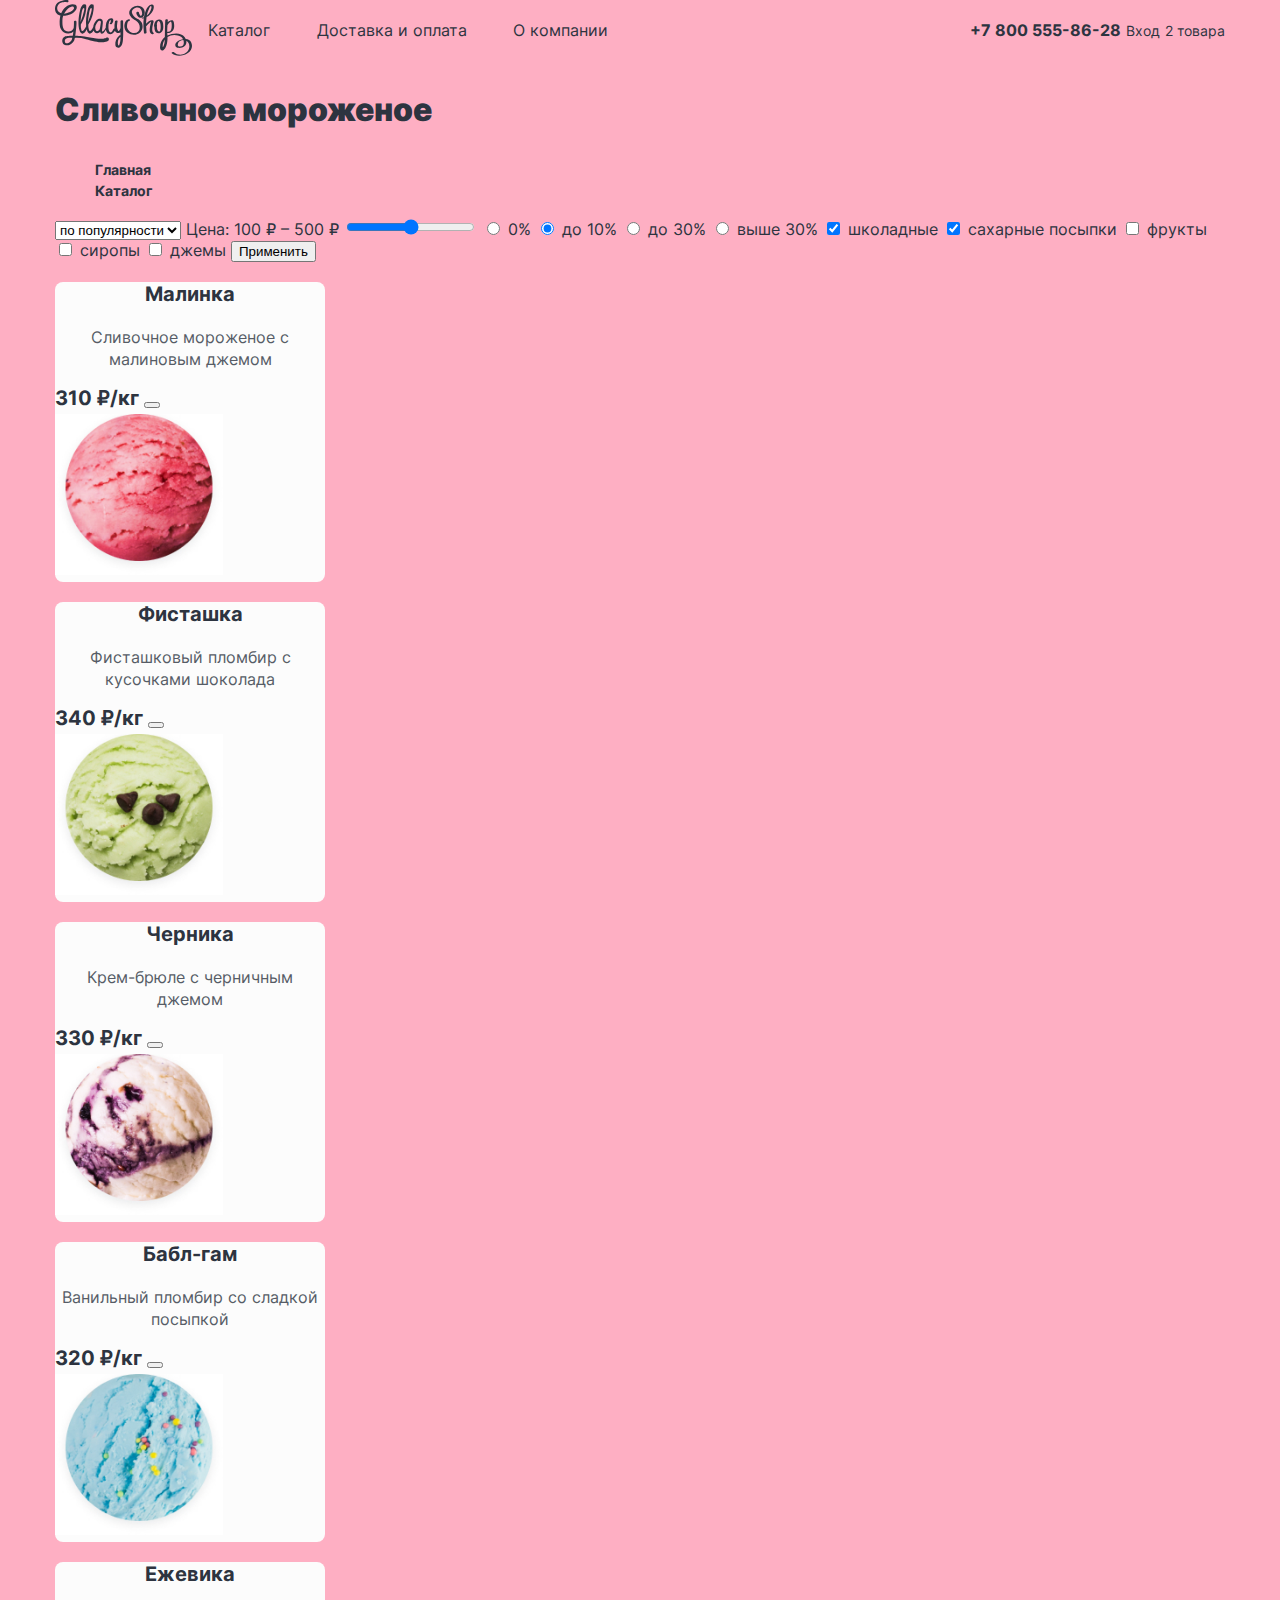
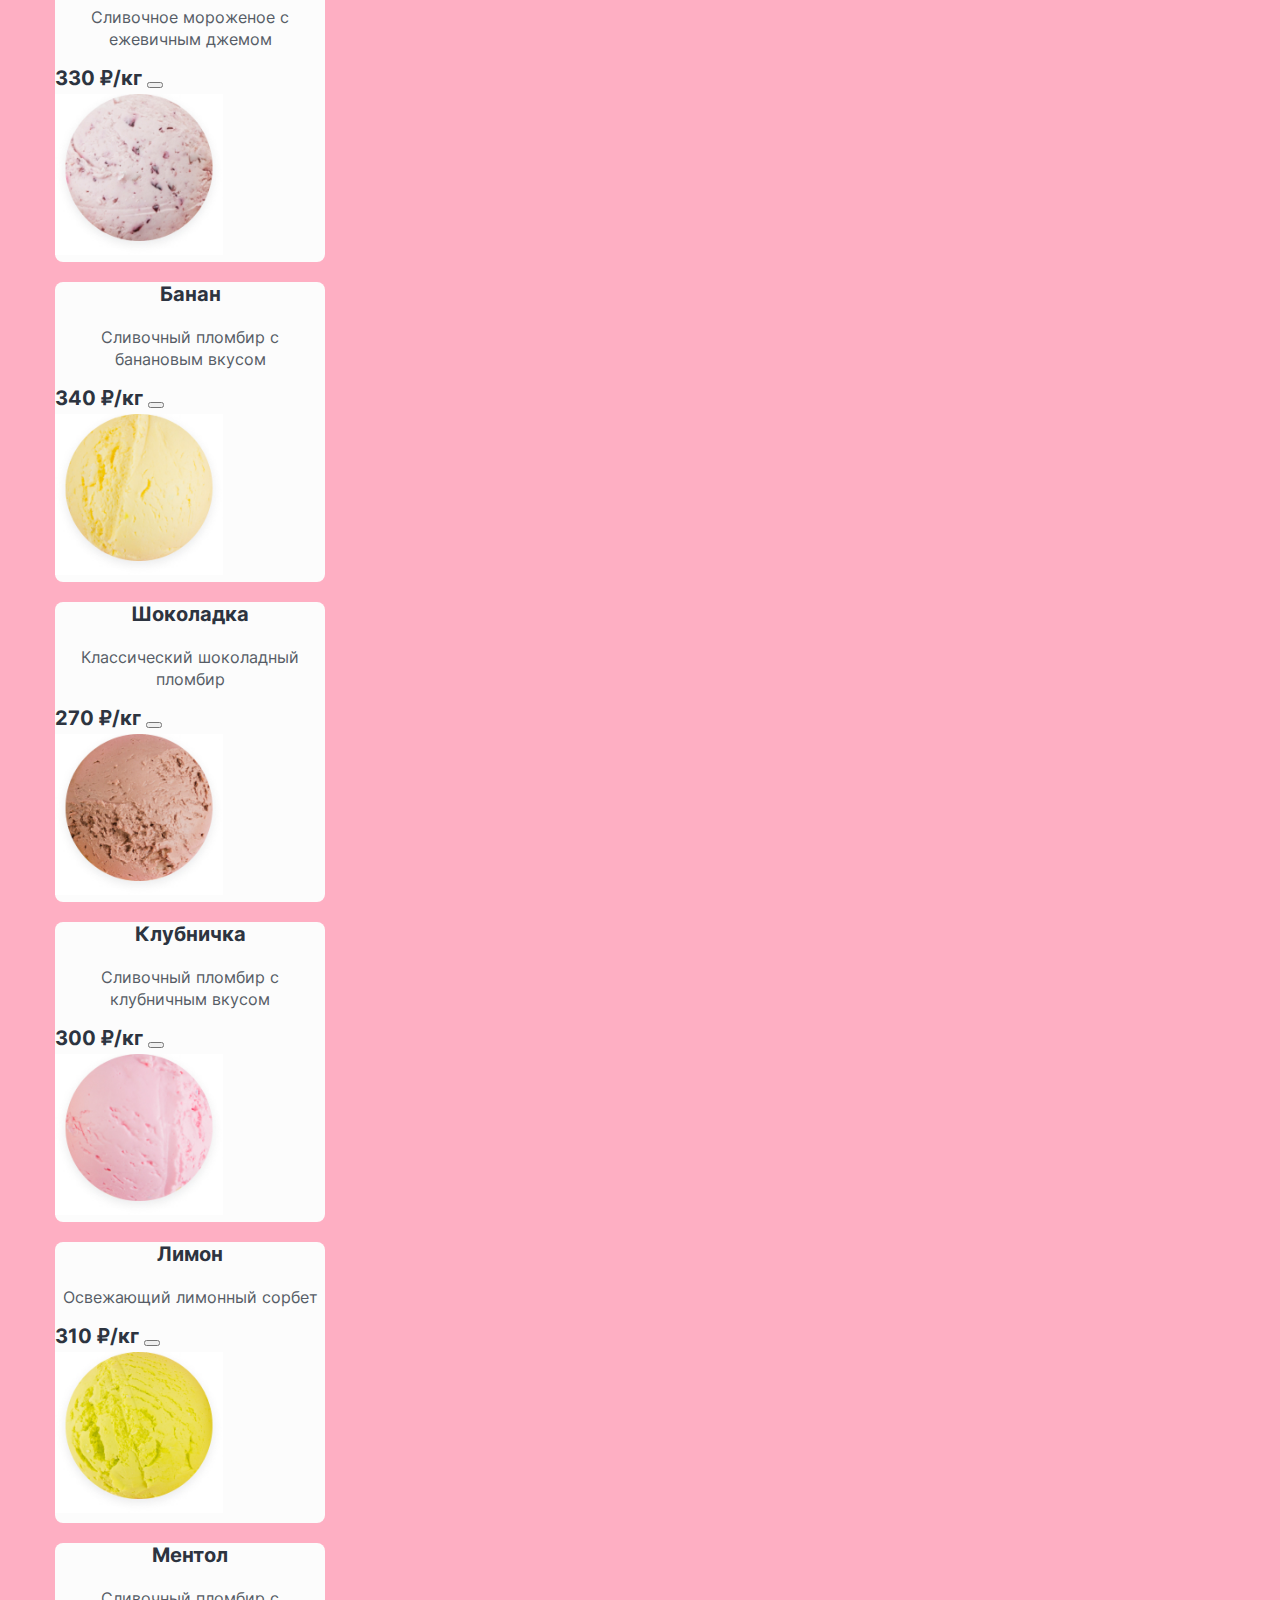
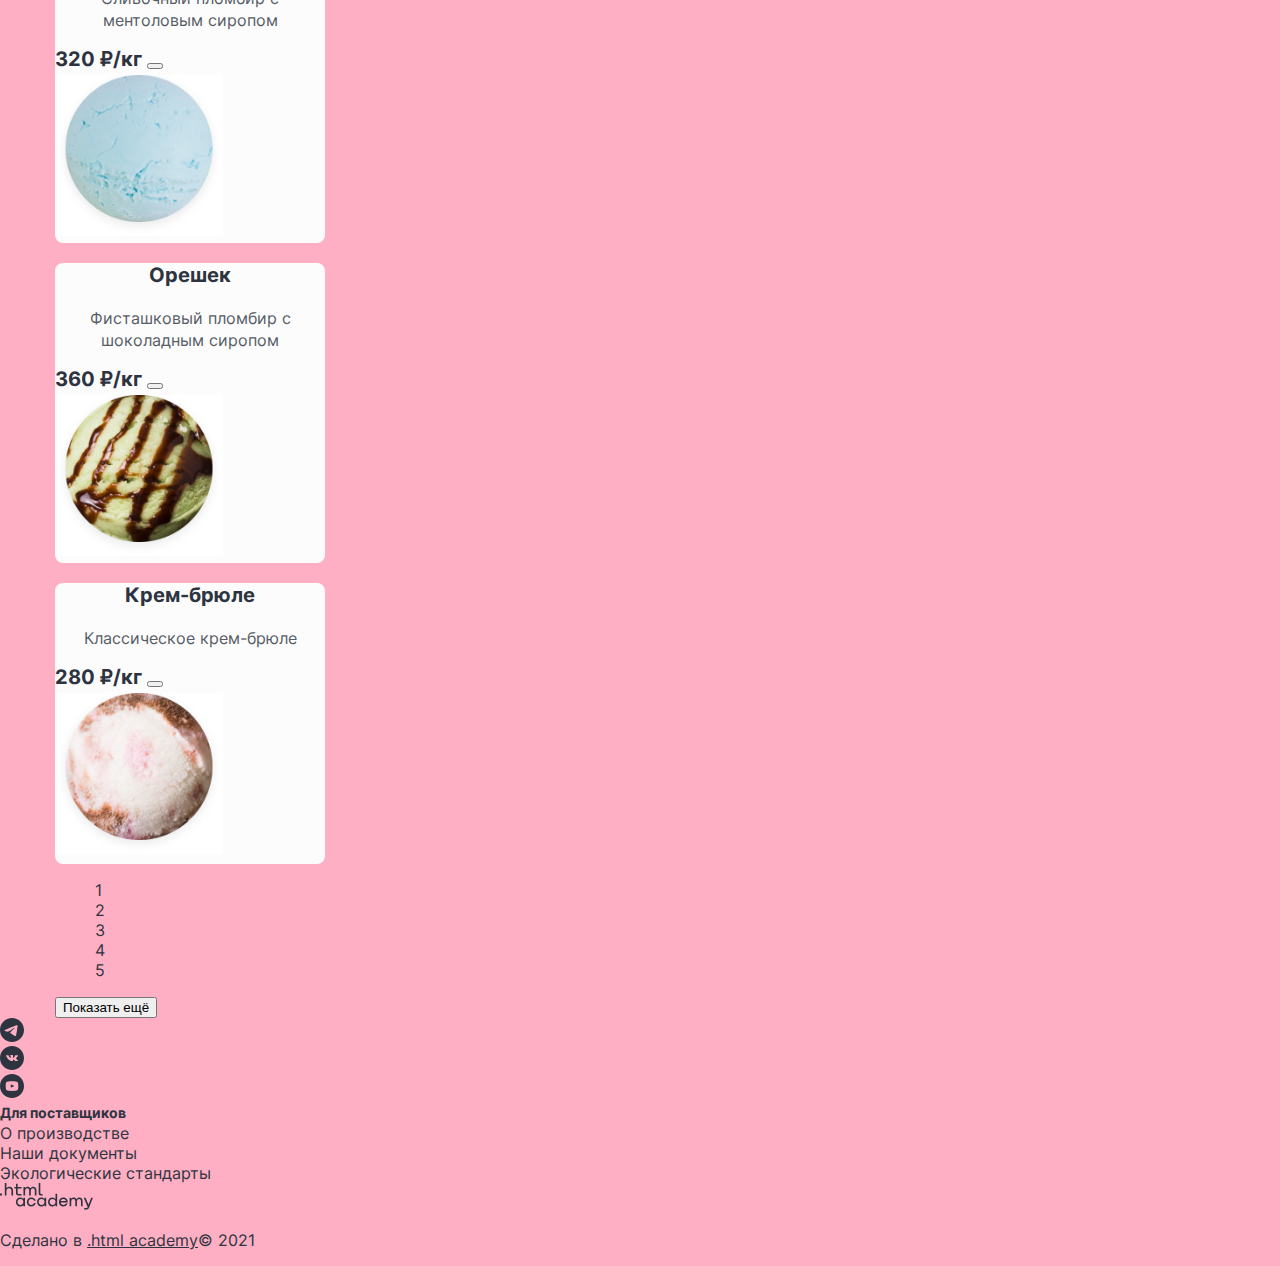
==== commit 261e98e2: "пока так" ====
--- a/catalog.html
+++ b/catalog.html
@@ -9,32 +9,35 @@
 
 <body>
   <header class="catalog-header">
-    <a class="logo-link" href="index.html">
-      <img src="./images/logo/gllacy-logo.svg" alt="Логотип компании Глейси Шоп." width="137" height="56">
-    </a>
-    <nav class="navigation">
-      <ul class="navigation-list">
-        <li class="navigation-item">
-          <a class="navigation-link" href="catalog.html">Каталог</a>
-        </li>
-        <li class="navigation-item">
-          <a class="navigation-link" href="#">Доставка и оплата</a>
-        </li>
-        <li class="navigation-item">
-          <a class="navigation-link" href="#">О компании</a>
-        </li>
-      </ul>
-    </nav>
-    <div class="user-menu">
-      <a class="user-menu-phone" href="tel:+78005558628">+7 800 555-86-28</a>
-      <a class="user-menu-link" href="#">
-        <span class="visually-hidden">Найти</span>
+    <div class="nav-wrapper">
+      <a class="logo-link" href="index.html">
+        <img src="./images/logo/gllacy-logo.svg" alt="Логотип компании Глейси Шоп." width="137" height="56">
       </a>
-      <a class="user-menu-link" href="#">Вход</a>
-      <a class="user-menu-link" href="#">2 товара</a>
+      <nav class="navigation">
+        <ul class="navigation-list">
+          <li class="navigation-item">
+            <a class="navigation-link" href="catalog.html">Каталог</a>
+          </li>
+          <li class="navigation-item">
+            <a class="navigation-link" href="#">Доставка и оплата</a>
+          </li>
+          <li class="navigation-item">
+            <a class="navigation-link" href="#">О компании</a>
+          </li>
+        </ul>
+      </nav>
+      <div class="user-menu">
+        <a class="user-menu-phone" href="tel:+78005558628">+7 800 555-86-28</a>
+        <a class="user-menu-link" href="#">
+          <span class="visually-hidden">Найти</span>
+        </a>
+        <a class="user-menu-link" href="#">Вход</a>
+        <a class="user-menu-link" href="#">2 товара</a>
+      </div>
     </div>
   </header>
-  <main class="main-inner">
+  <main class="main-inner main-container">
+    <div class="page-container">
     <h1 class="visually-hidden">Каталог мороженого</h1>
     <header class="inner-header">
       <h2 class="inner-header-title">Сливочное мороженое</h2>
@@ -55,13 +58,13 @@
         </select>
         <label class="form-range__title" for="control">Цена: 100 ₽ – 500 ₽</label>
         <input class="form-range__input" id="control" type="range" min="100" max="500">
-        <input type="radio" name="choose_the_Fat" id="0" value="0">
+        <input type="radio" name="choose_the_fat" id="0" value="0">
         <label for="0">0%</label>
-        <input type="radio" name="choose_the_Fat" id="10" value="10" checked>
+        <input type="radio" name="choose_the_fat" id="10" value="10" checked>
         <label for="10">до 10%</label>
-        <input type="radio" name="choose_the_Fat" id="smaller-30" value="smaller-30">
+        <input type="radio" name="choose_the_fat" id="smaller-30" value="smaller-30">
         <label for="smaller-30">до 30%</label>
-        <input type="radio" name="choose_the_Fat" id="over-30" value="over-30">
+        <input type="radio" name="choose_the_fat" id="over-30" value="over-30">
         <label for="over-30">выше 30%</label>
         <input type="checkbox" name="fillers" id="сhocolate" value="сhocolate" checked>
         <label for="сhocolate">школадные</label>
@@ -244,6 +247,7 @@
         </ul>
         <button class="pagination-button pagination-show-more" type="button">Показать ещё</button>
     </section>
+  </div>
   </main>
   <footer class="footer">
     <ul class="social-list">
--- a/styles/styles.css
+++ b/styles/styles.css
@@ -35,17 +35,23 @@
   box-sizing: border-box;
 }
 
+html {
+  height: 100%;
+}
+
+
 body {
-  margin: 0;
-  padding: 0;
-  font-family: "inter", sans-serif;
-
+  display: flex;
+  flex-direction: column;
+  min-height: 100%;
+  margin: 0;
+  padding: 0;
+  font-family: inter, Arial, sans-serif;
   font-size: 16px;
   line-height: 20px;
   font-weight: 400;
   color: #2D3440;
   background-color: #FEAFC3;
-
 }
 
 img {
@@ -67,14 +73,37 @@
 }
 /* index */
 
+.page-container {
+  width: 1170px;
+  margin: 0 auto;
+}
+.main-container {
+  flex-grow: 1;
+}
+
 /* Шапка */
+
+
 .main-header {
 }
 .logo-link {
-}
+  margin-right: 16px;
+}
+
+.nav-wrapper {
+  display: flex;
+  align-items: center;
+  width: 1170px;
+  margin: 0 auto;
+}
+
 .navigation {
+
+  width: 400px;
 }
 .navigation-list {
+  display: flex;
+  justify-content: space-between;
   margin: 0;
   padding: 0;
   list-style: none;
@@ -86,7 +115,8 @@
   color: inherit;
 }
 .user-menu {
-
+  max-width: 430px;
+  margin-left: auto;
 }
 .user-menu-phone {
   font-weight: 700;
@@ -95,7 +125,6 @@
 }
 .user-menu-link {
   font-size: 14px;
-  line-height: 20px;
   text-decoration: none;
   color: inherit;
 
@@ -157,26 +186,41 @@
 
 /* action */
 .action {
+
+}
+
+.action-wrapper {
+  display: flex;
+  justify-content: space-between;
+  padding-bottom: 80px;
 }
 .action_title {
+  margin: 0 auto;
+  width: 434px;
   font-weight: 900;
   font-size: 32px;
   line-height: 46px;
   text-align: center;
+  padding-bottom: 55px;
 }
 
 .action-card {
+  padding: 36px;
   width: 570px;
   min-height: 268px;
   background: #FF7799;
   border-radius: 16px;
 }
 .action-card-title {
+  margin: 0;
+  padding-bottom: 16px;
   font-weight: 700;
   font-size: 24px;
   line-height: 30px;
 }
 .action-card-title__subtext {
+  width: 328px;
+  margin: 0;
   color: #565C66;
   line-height: 22px;
 }
@@ -185,16 +229,22 @@
 
 /* action */
 .assortment {
+
 }
 .assortment-title {
+  width: 527px;
+  margin: 0 auto;
+  padding-bottom: 56px;
   font-weight: 900;
   font-size: 32px;
   line-height: 46px;
   text-align: center;
 }
 .assortment-card-list {
-  margin: 0;
-  padding: 0;
+  display: flex;
+  justify-content: space-between;
+  margin: 0;
+  padding-bottom: 80px;
   list-style: none;
 }
 .assortment-card-item {
@@ -205,12 +255,16 @@
   border-radius: 8px;
 }
 .asssortment-card__title {
+  margin: 0;
+  padding: 8px;
   font-weight: 700;
   font-size: 20px;
   line-height: 24px;
   text-align: center;
 }
 .asssortment-card__subtext {
+  margin: 0 auto;
+  width: 190px;
   font-style: normal;
   line-height: 22px;
   text-align: center;
@@ -229,21 +283,30 @@
 .about {
   background: #FFFFFF;
   border-radius: 16px;
-  width: 1122px;
-  min-height: 432px;
+  margin-bottom: 80px;
 }
 .about-title {
+  width: 995px;
+  margin: 0 auto;
+  padding: 56px 0;
   font-weight: 900;
   font-size: 32px;
   line-height: 46px;
   text-align: center;
 }
 .about-list {
-  margin: 0;
+  display: flex;
+  flex-wrap: wrap;
+  width: 915px;
+  margin: 0 auto;
   padding: 0;
   list-style: none;
 }
 .about-list-item {
+  padding-bottom: 30px;
+  margin-right: 15px;
+  width: 441px;
+  font-size: 16px;
   line-height: 22px;
   color: #565C66;
 }
@@ -251,37 +314,65 @@
 /* blog */
 .blog {
 }
+
+.blog-wrapper {
+  display: flex;
+  justify-content: space-between;
+}
 .article {
+  width: 570px;
+  height: 224px;
+  border-radius: 16px;
   background-image: url("../images/background/article.jpg");
   background-repeat: no-repeat;
   background-size: contain;
 }
 /* article */
+.article-wrapper {
+  padding-top: 33px;
+  padding-left: 32px;
+}
 .article-title {
+
+  width: 303px;
   font-weight: 700;
   font-size: 24px;
   line-height: 30px;
 }
 .article-text {
+  margin: 0;
   color: #565C66;
 }
 /* distribution */
 .distribution {
-
+  padding: 26px;
+  border-radius: 16px;
+  width: 558px;
+  height: 212px;
+  background-color: #fff;
 }
 .distribution-text {
+  margin: 0;
+  padding-bottom: 44px;
+  width: 506px;
   color: #565C66;
   line-height: 22px;
 }
 .distribution-form {
 }
 .distribution-form__field-input {
-}
+  background: #FFFFFF;
+  width: 332px;
+  border: 1px solid #B9B9B9;
+  border-radius: 4px;
+  padding: 16px;
+}
+
 .distribution-form__button {
 }
 /* sending */
 .sending {
-  background-image: url(../images/background//sending.jpg);
+  background-image: url(../images/background/sending.jpg);
   background-repeat: no-repeat;
   background-size: contain;
 }
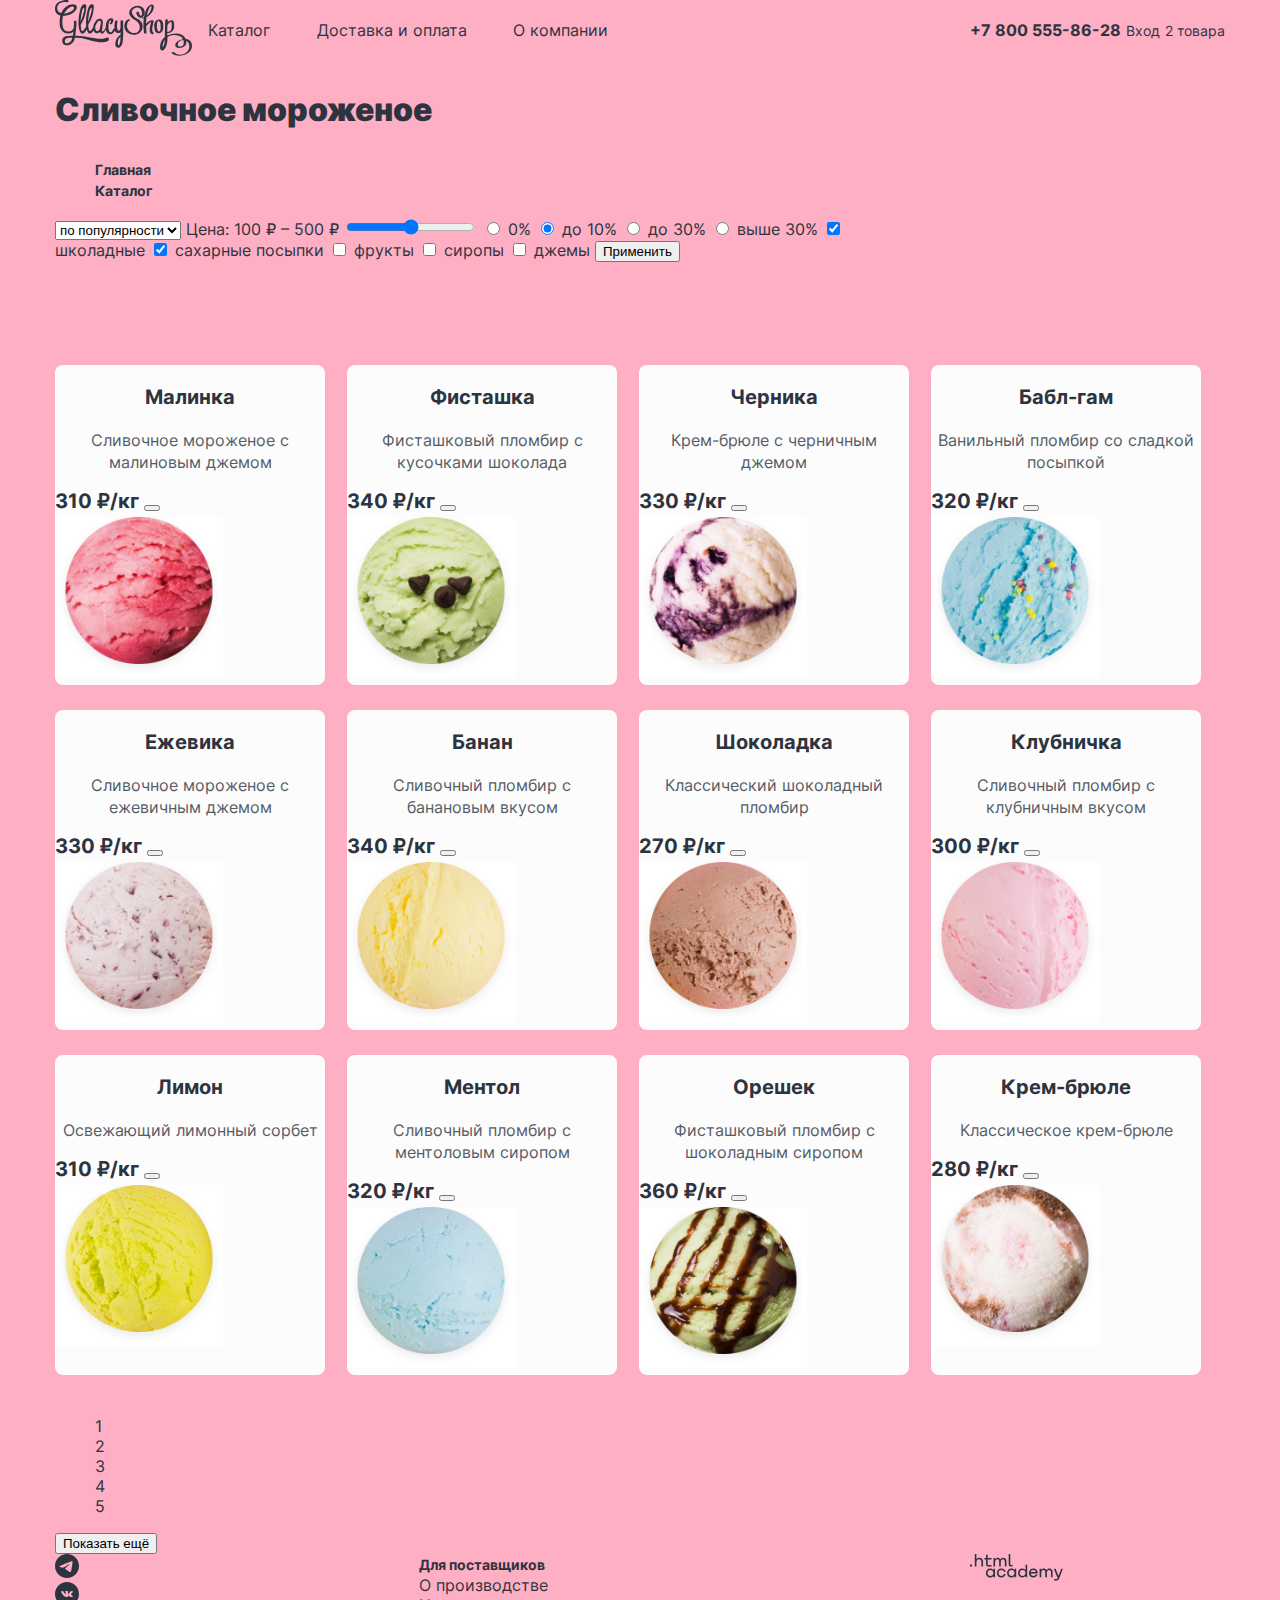
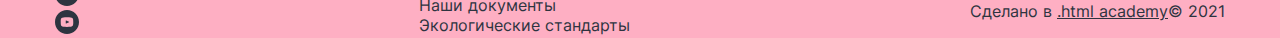
==== commit 9bf5d004: "далеко предварительная версия флекса" ====
--- a/catalog.html
+++ b/catalog.html
@@ -250,43 +250,47 @@
   </div>
   </main>
   <footer class="footer">
-    <ul class="social-list">
-      <li class="social-list-item">
-        <a class="social-list-item__link" href="https://t.me/htmlacademy" target="_blank">
-          <img class="social-list-item__image" src="./images/social/telegram.svg" alt="Телеграмм." width="24" height="24">
+    <div class="page-footer-container">
+      <ul class="social-list">
+        <li class="social-list-item">
+          <a class="social-list-item__link" href="https://t.me/htmlacademy" target="_blank">
+            <img class="social-list-item__image" src="./images/social/telegram.svg" alt="Телеграмм." width="24" height="24">
+          </a>
+        </li>
+        <li class="social-list-item">
+          <a class="social-list-item__link" href="https://vk.com/htmlacademy" target="_blank">
+            <img class="social-list-item__image" src="./images/social/vk.svg" alt="Вконтакте." width="24" height="24">
+          </a>
+        </li>
+        <li class="social-list-item">
+          <a class="social-list-item__link" href="https://www.youtube.com/user/htmlacademyru" target="_blank">
+            <img class="social-list-item__image" src="./images/social/youtube.svg" alt="Ютуб." width="24" height="24">
+          </a>
+        </li>
+      </ul>
+      <ul class="footer-list">
+        <li class="footer-list-item">
+          <a class="footer-list-item__link" href="#" target="_blank">
+            <span class="footer-list-item--heart">Для поставщиков</span>
+          </a>
+        </li>
+        <li class="footer-list-item">
+          <a class="footer-list-item__link" href="#" target="_blank">О производстве</a>
+        </li>
+        <li class="footer-list-item">
+          <a class="footer-list-item__link" href="#" target="_blank">Наши документы</a>
+        </li>
+        <li class="footer-list-item">
+          <a class="footer-list-item__link" href="#" target="_blank">Экологические стандарты</a>
+        </li>
+      </ul>
+      <div class="wrapper-copy">
+        <a class="footer-htmlacademy-link" href="https://htmlacademy.ru/" target="_blank">
+          <img class="html-academy" src="./images/logo/logo_htmlacademy.svg" alt="Курсы для каждого, кто хочет окунуться в мир вёрстки и программирования." width="93" height="27" >
         </a>
-      </li>
-      <li class="social-list-item">
-        <a class="social-list-item__link" href="https://vk.com/htmlacademy" target="_blank">
-          <img class="social-list-item__image" src="./images/social/vk.svg" alt="Вконтакте." width="24" height="24">
-        </a>
-      </li>
-      <li class="social-list-item">
-        <a class="social-list-item__link" href="https://www.youtube.com/user/htmlacademyru" target="_blank">
-          <img class="social-list-item__image" src="./images/social/youtube.svg" alt="Ютуб." width="24" height="24">
-        </a>
-      </li>
-    </ul>
-    <ul class="footer-list">
-      <li class="footer-list-item">
-        <a class="footer-list-item__link" href="#" target="_blank">
-          <span class="footer-list-item--heart">Для поставщиков</span>
-        </a>
-      </li>
-      <li class="footer-list-item">
-        <a class="footer-list-item__link" href="#" target="_blank">О производстве</a>
-      </li>
-      <li class="footer-list-item">
-        <a class="footer-list-item__link" href="#" target="_blank">Наши документы</a>
-      </li>
-      <li class="footer-list-item">
-        <a class="footer-list-item__link" href="#" target="_blank">Экологические стандарты</a>
-      </li>
-    </ul>
-    <a class="footer-htmlacademy-link" href="https://htmlacademy.ru/" target="_blank">
-      <img class="html-academy" src="./images/logo/logo_htmlacademy.svg" alt="Курсы для каждого, кто хочет окунуться в мир вёрстки и программирования." width="93" height="27" >
-    </a>
-    <p class="footer-about-text">Сделано в <a class="htmlacademy-link" href="https://htmlacademy.ru/" target="_blank">.html academy</a>© 2021</p>
+        <p class="footer-about-text">Сделано в <a class="htmlacademy-link" href="https://htmlacademy.ru/" target="_blank">.html academy</a>© 2021</p>
+      </div>
+  </div>
   </footer>
 </body>
 
--- a/styles/styles.css
+++ b/styles/styles.css
@@ -192,7 +192,7 @@
 .action-wrapper {
   display: flex;
   justify-content: space-between;
-  padding-bottom: 80px;
+  margin-bottom: 80px;
 }
 .action_title {
   margin: 0 auto;
@@ -318,6 +318,7 @@
 .blog-wrapper {
   display: flex;
   justify-content: space-between;
+  margin-bottom: 80px;
 }
 .article {
   width: 570px;
@@ -372,61 +373,147 @@
 }
 /* sending */
 .sending {
+  display: flex;
+  justify-content: space-around;
+  margin-bottom: 80px;
+  align-items: center;
+  width: 1170px;
+  height: 534px;
   background-image: url(../images/background/sending.jpg);
   background-repeat: no-repeat;
   background-size: contain;
+  border-radius: 16px;
 }
 .sending-title {
+  width: 356px;
+  height: 92px;
+  margin: 0;
   font-weight: 900;
   font-size: 32px;
   line-height: 46px;
 }
 .sending-subtext {
+  width: 371px;
+  margin: 0;
+  font-weight: 400;
+  font-size: 16px;
   color: #565C66;
   line-height: 22px;
 }
 .sending-form {
+  padding: 40px 40px 42px;
+
+  display: flex;
+  flex-direction: column;
+  justify-content: space-around;
+  width: 500px;
+  height: 406px;
+  background-color: #2D3440;
+  background: #FCFCFC;
+  border-radius: 8px;
+  box-shadow: 0px 15px 40px rgba(45, 52, 64, 0.12);
 }
 .sending-form-text {
+  margin: 0;
   line-height: 22px;
   color: #565C66;
 }
 .sending-form-date {
-}
-.form-date {
+  display: inline-block;
+  width: 117px;
+
+}
+.form-date-label {
+  font-weight: 700;
+  display: block;
+  padding-bottom: 8px;
 }
 .sending-form-phone {
-}
-.form-phone {
+  display: inline-block;
+  width: 287px;
+}
+.form-phone-label {
+  font-weight: 700;
+  display: block;
+  padding-bottom: 8px;
 }
 .sending-form-address {
 }
-.form-address {
+.form-address-label {
+  font-weight: 700;
+  display: block;
+  padding-bottom: 8px;
+}
+
+.form-inpute-date {
+  font-weight: 400;
+  width: 100%;
+  background: #FFFFFF;
+  border: 1px solid #B9B9B9;
+  border-radius: 4px;
+  padding: 14px 16px 14px 16px;
+}
+.form-inpute-phone {
+  font-size: 16px;
+  width: 100%;
+  background: #FFFFFF;
+  border: 1px solid #B9B9B9;
+  border-radius: 4px;
+  padding: 14px 16px 14px 16px;
+}
+.form-inpute-address {
+  width: 100%;
+  background: #FFFFFF;
+  border: 1px solid #B9B9B9;
+  border-radius: 4px;
+  padding: 14px 16px 14px 16px;
 }
 .sending-form__button {
+  margin: 12px auto 0;
+  padding: 12px 32px;
+  width: 152px;
+  height: 44px;
 }
 /* feedback */
 .feedback {
+  padding: 64px 0 64px 64px;
+  width: 1170px;
+  height: 492px;
+  border-radius: 16px;
   background-image: url(../images/background/feedback.jpg);
   background-repeat: no-repeat;
   background-size: contain;
 }
 .feedback-wrapper {
+  width: 343px;
+  padding: 40px 0 40px 40px;
+  min-height: 364px;
+  background: #FCFCFC;
+  box-shadow: 0px 8px 16px rgba(45, 52, 64, 0.12);
+  border-radius: 8px;
 }
 .feedback-address {
+  margin: 0;
+  padding-bottom: 12px;
   font-style: normal;
   line-height: 22px;
 }
 .feedback-text {
+  margin: 0;
+  padding-bottom: 12px;
   line-height: 22px;
   color: #565C66;
 }
 .address-text {
+  margin: 0;
+  padding-bottom: 12px;
   font-weight: 700;
   font-size: 20px;
   line-height: 24px;
 }
 .feedback-phone {
+  margin: 0;
+  padding-bottom: 12px;
   font-weight: 700;
   font-size: 20px;
   line-height: 24px;
@@ -434,10 +521,14 @@
   color: inherit;
 }
 .feedback-phone__working-hours {
+  margin: 0;
+  padding-bottom: 12px;
   font-size: 14px;
   color: #565C66;
 }
 .feedback-button {
+  margin: 0;
+  padding-bottom: 12px;
   font-weight: 700;
   text-align: center;
   color: #FCFCFC;
@@ -449,6 +540,13 @@
 /* footer */
 .footer {
 }
+.page-footer-container {
+  display: flex;
+  justify-content: space-between;
+  flex-direction: row;
+  width: 1170px;;
+  margin: 0 auto;
+}
 .footer-list {
   margin: 0;
   padding: 0;
@@ -475,6 +573,9 @@
   color: inherit;
 }
 
+.wrapper-copy {
+
+}
 
 /* catalog */
 
@@ -506,6 +607,8 @@
 
 /* catalog-form */
 .catalog-form  {
+  width: 823px;
+  height: 148px;
 }
 .form-select {
 }
@@ -521,11 +624,17 @@
 
 }
 .product-card-list {
+  display: flex;
+  flex-wrap: wrap;
   margin: 0;
   padding: 0;
   list-style: none;
 }
 .product-card-list-item {
+  display: flex;
+  flex-direction: column;
+  margin-bottom: 25px;
+  margin-right: 22px;
   display: block;
   width: 270px;
   min-height: 281px;
@@ -557,6 +666,7 @@
 
 /* catalog-pagination */
 .pagination {
+  
 }
 .pagination-item {
   margin: 0;
